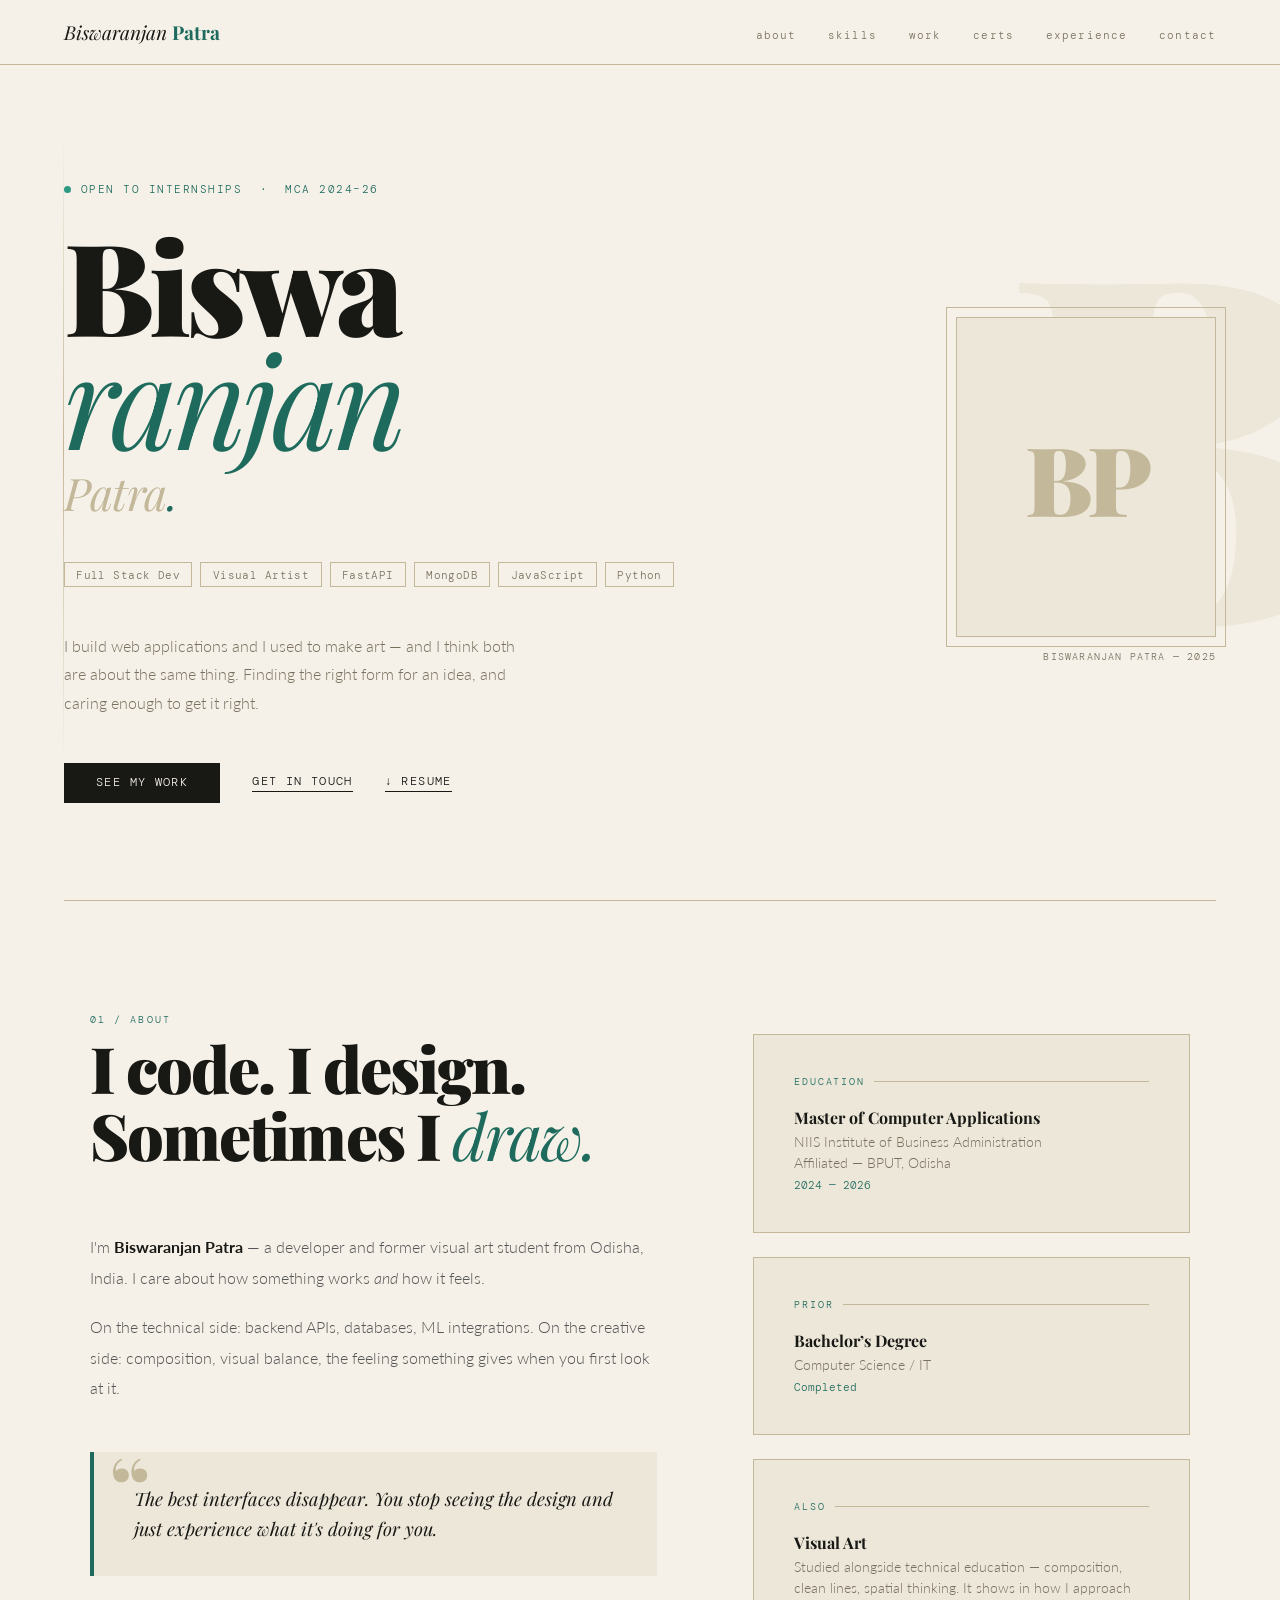
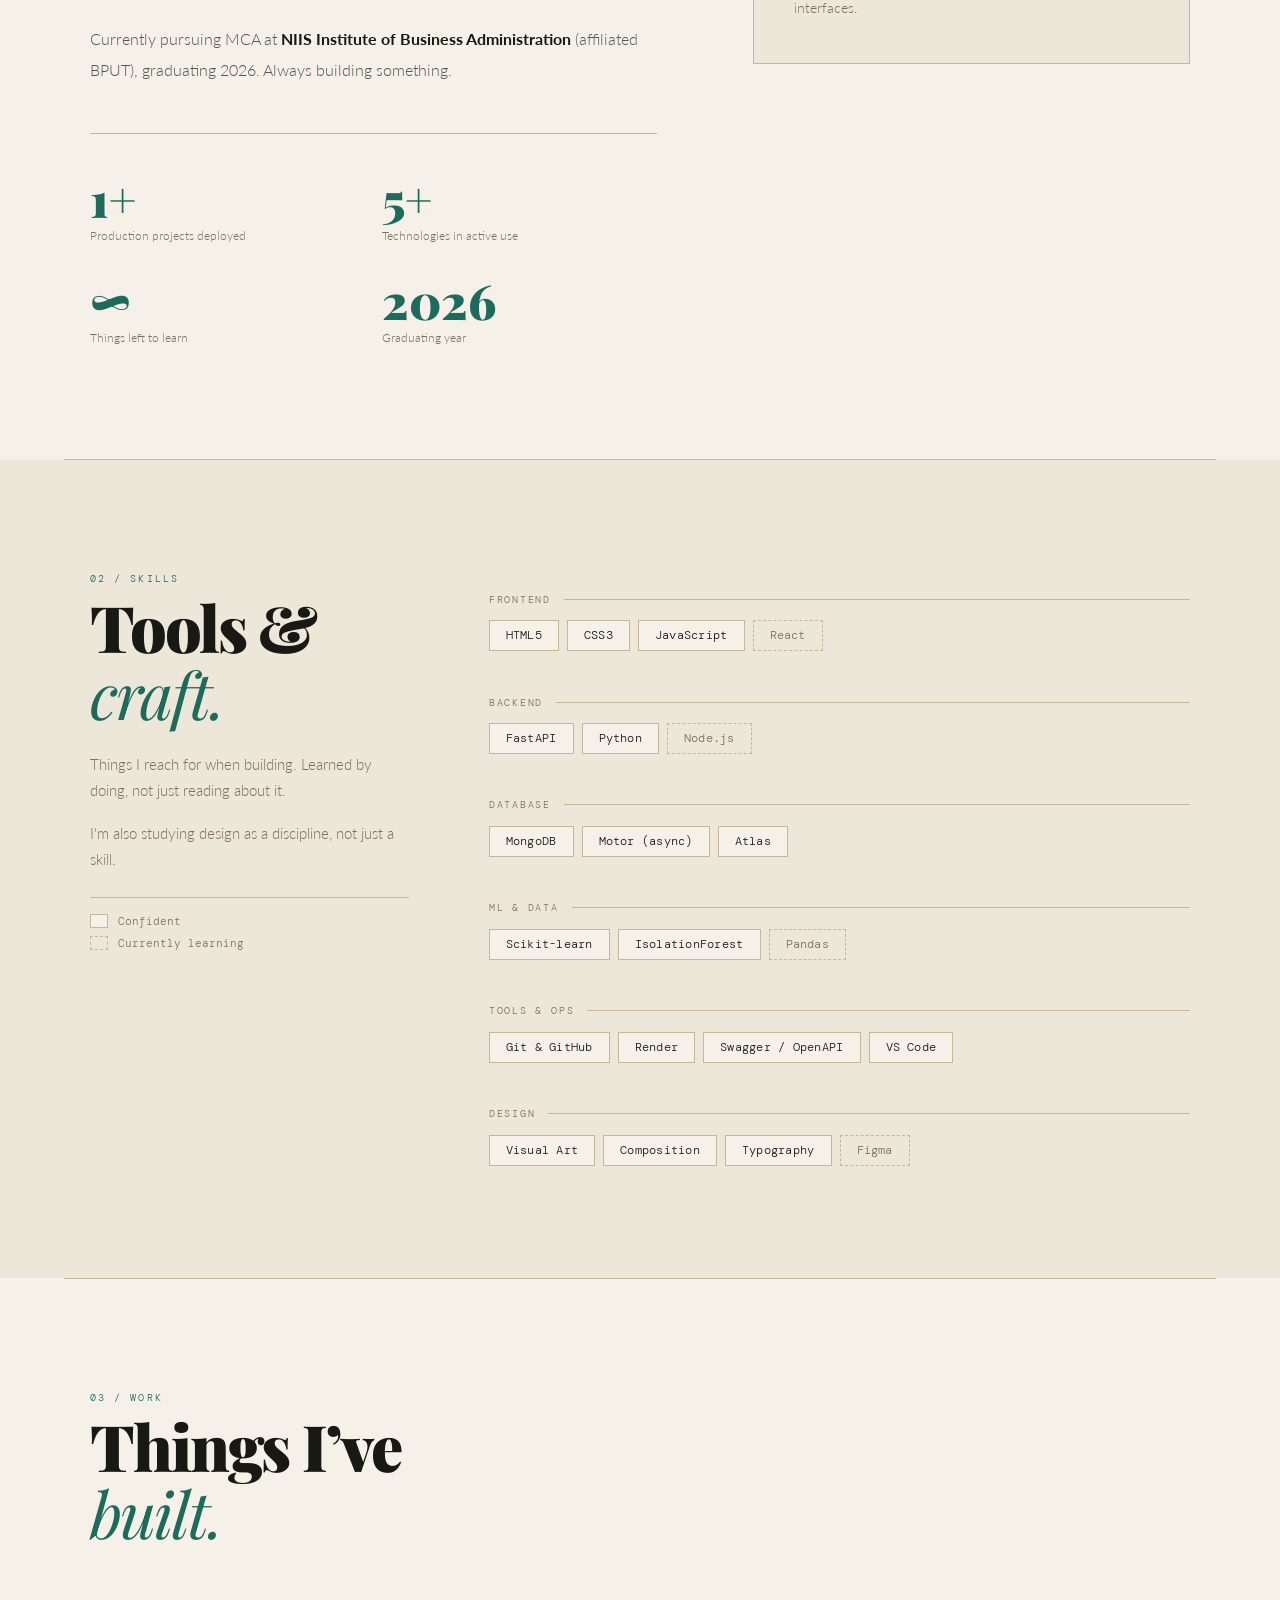
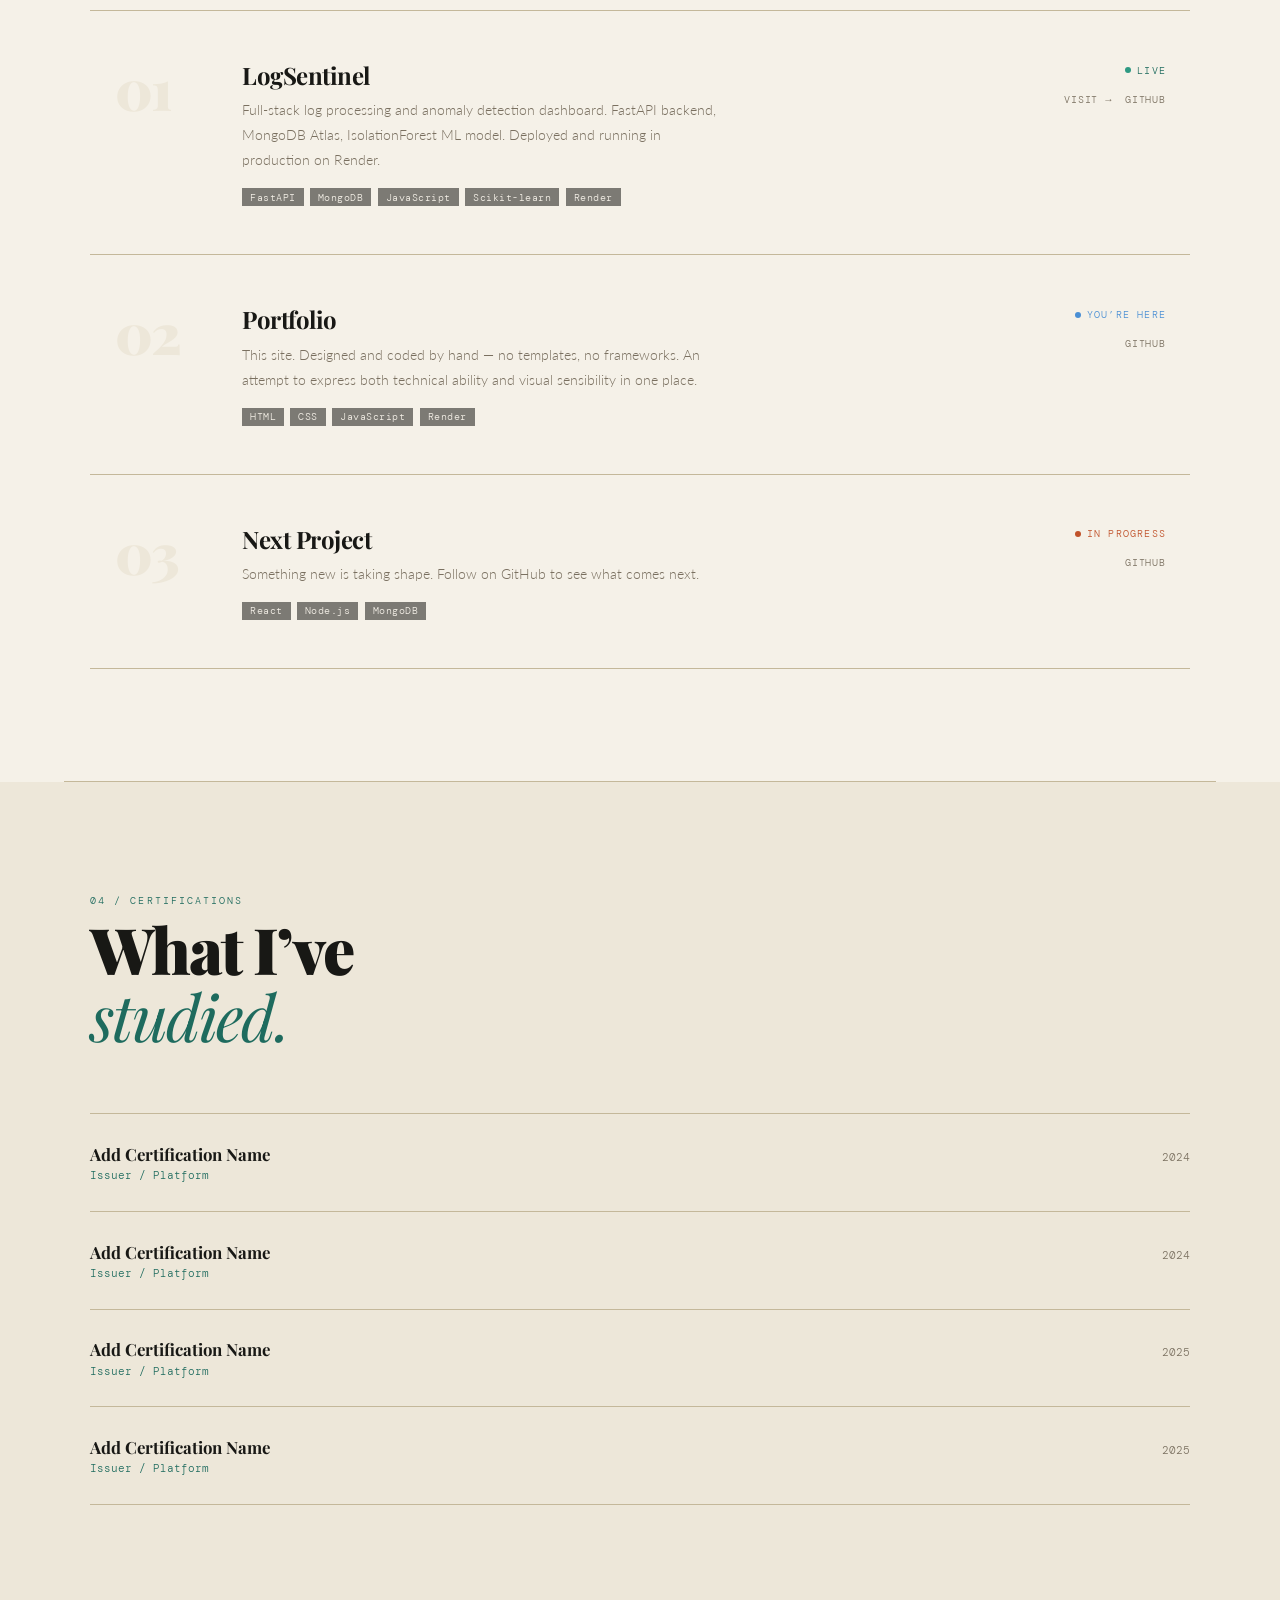
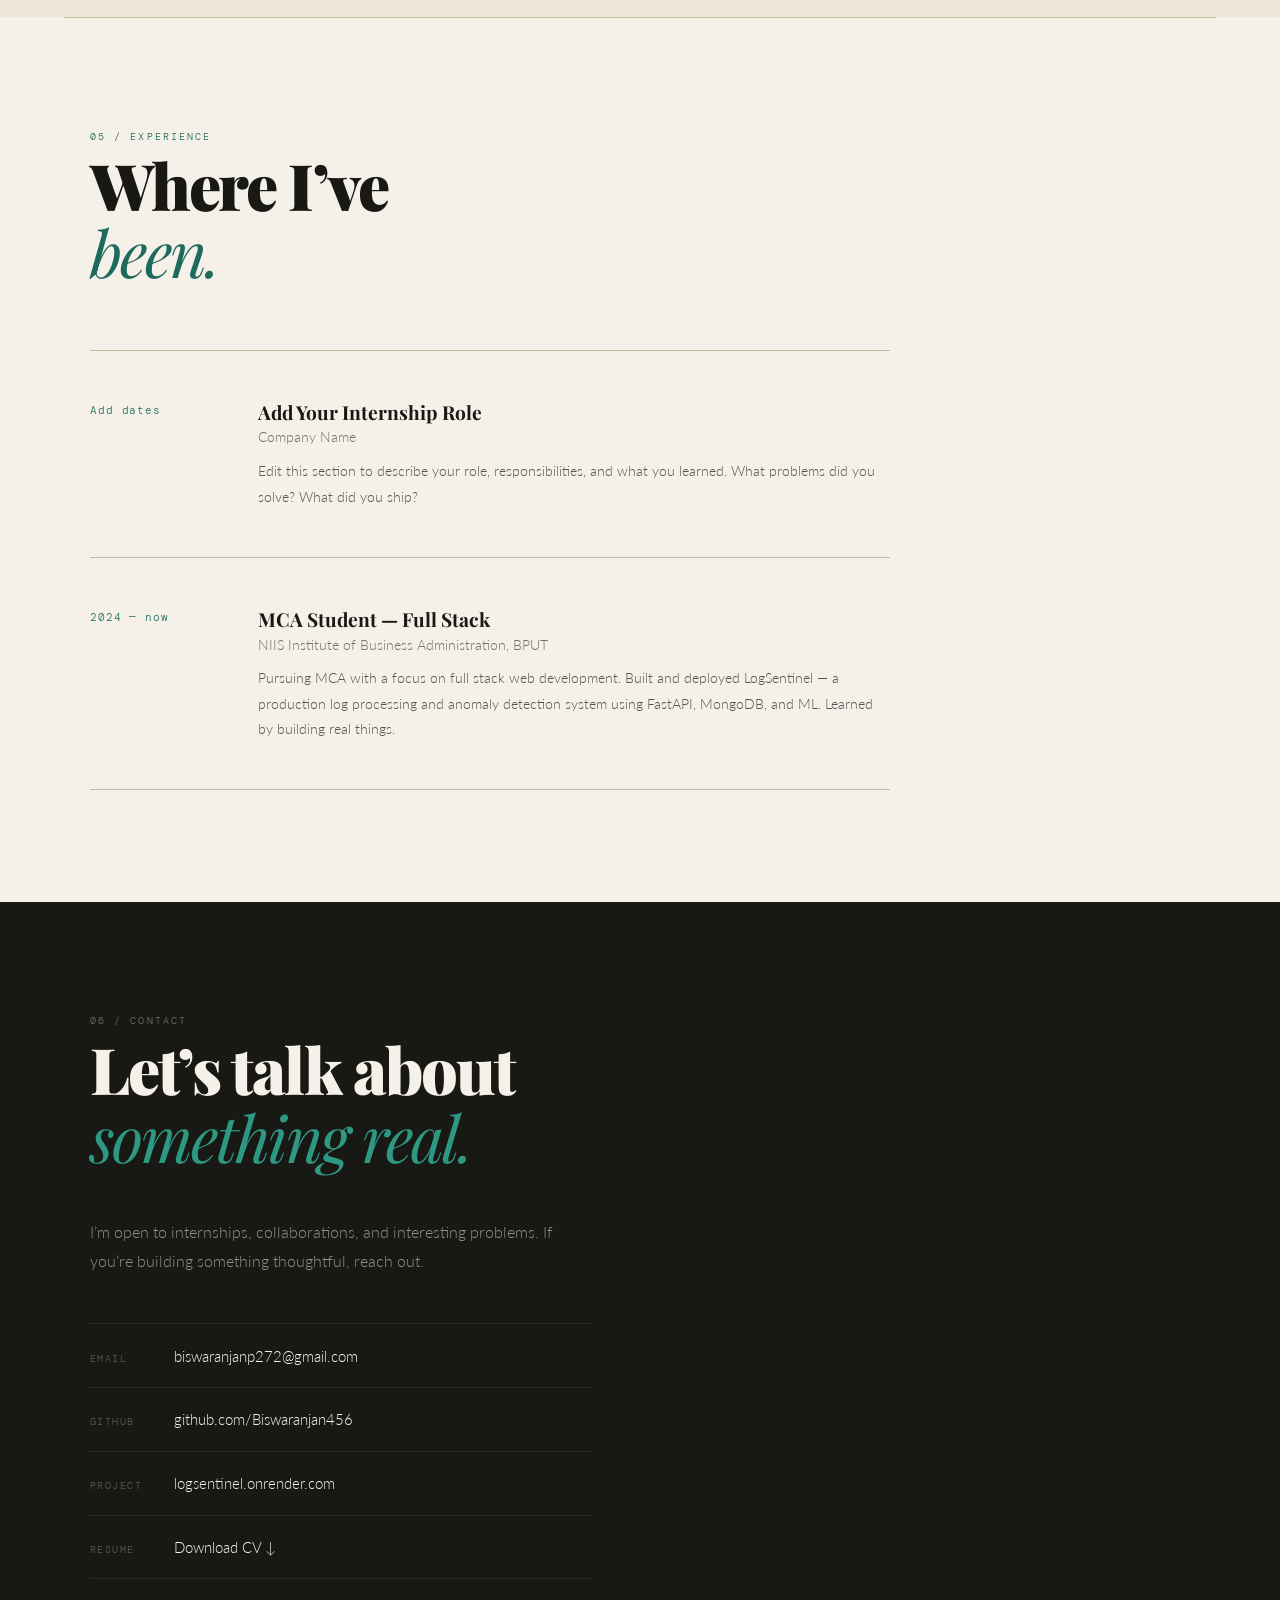
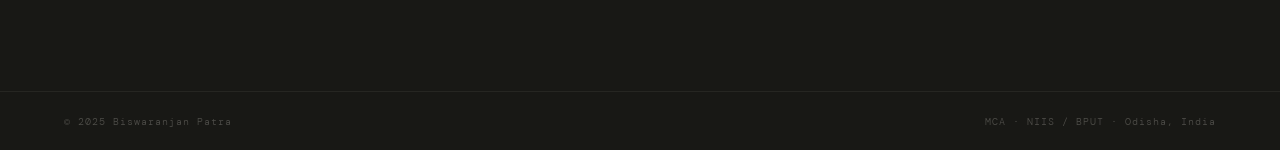
==== portfolio.html @ bfc1b9ef "first commit" ====
<!DOCTYPE html>
<html lang="en">
<head>
  <meta charset="UTF-8">
  <meta name="viewport" content="width=device-width, initial-scale=1.0">
  <title>Biswaranjan Patra</title>
  <link rel="stylesheet" href="style.css">
</head>
<body>

<nav>
  <div class="nav-logo">Biswaranjan <b>Patra</b></div>
  <ul class="nav-links">
    <li><a href="#about">about</a></li>
    <li><a href="#skills">skills</a></li>
    <li><a href="#projects">work</a></li>
    <li><a href="#certifications">certs</a></li>
    <li><a href="#experience">experience</a></li>
    <li><a href="#contact">contact</a></li>
  </ul>
  <button class="hamburger" id="hamburger"><span></span><span></span><span></span></button>
</nav>
<div class="mobile-menu" id="mobileMenu">
  <a href="#about" onclick="closeMobile()">about</a>
  <a href="#skills" onclick="closeMobile()">skills</a>
  <a href="#projects" onclick="closeMobile()">work</a>
  <a href="#certifications" onclick="closeMobile()">certifications</a>
  <a href="#experience" onclick="closeMobile()">experience</a>
  <a href="#contact" onclick="closeMobile()">contact</a>
</div>

<!-- ══ HERO ══════════════════════════════════════════ -->
<section id="hero">
  <div class="hero-letter">B</div>
  <div class="hero-rule"></div>
  <div class="hero-inner">
    <div class="hero-content">
      <div class="hero-status">
        <span class="pulse"></span>
        Open to internships &nbsp;&middot;&nbsp; MCA 2024&ndash;26
      </div>
      <h1 class="hero-name">
        Biswa<span class="italic-line">ranjan</span>
      </h1>
      <p class="hero-sub">Patra<span style="color:var(--teal)">.</span></p>
      <div class="hero-chips">
        <span class="chip">Full Stack Dev</span>
        <span class="chip">Visual Artist</span>
        <span class="chip">FastAPI</span>
        <span class="chip">MongoDB</span>
        <span class="chip">JavaScript</span>
        <span class="chip">Python</span>
      </div>
      <p class="hero-desc">
        I build web applications and I used to make art &mdash; and I think
        both are about the same thing. Finding the right form for an idea,
        and caring enough to get it right.
      </p>
      <div class="hero-actions">
        <a href="#projects" class="btn-fill">See my work</a>
        <a href="#contact" class="btn-ghost">Get in touch</a>
        <a href="Biswaranjan_Patra_Resume.pdf" download class="btn-ghost">&#8595; Resume</a>
      </div>
    </div>

    <!-- ✏️ PHOTO: .photo-mono div ko hata ke daalo:
         <img src="images/photo.jpg" alt="Biswaranjan Patra"
         style="width:100%;height:100%;object-fit:cover;display:block;"> -->
    <div class="hero-photo-col">
      <div class="photo-wrap">
        <div class="photo-inner">
          <div class="photo-mono">BP</div>
        </div>
      </div>
      <div class="photo-tag">Biswaranjan Patra &mdash; 2025</div>
    </div>
  </div>
</section>

<hr class="divider">

<!-- ══ ABOUT ══════════════════════════════════════════ -->
<section id="about">
  <div class="inner">
    <div class="label reveal">01 / about</div>
    <div class="about-grid">
      <div class="about-left reveal">
        <h2 class="big-heading">I code. I design.<br>Sometimes I <em>draw.</em></h2>
        <p>I'm <strong>Biswaranjan Patra</strong> &mdash; a developer and former visual art student from Odisha, India. I care about how something works <em>and</em> how it feels.</p>
        <p>On the technical side: backend APIs, databases, ML integrations. On the creative side: composition, visual balance, the feeling something gives when you first look at it.</p>
        <div class="pull-quote">
          <p>The best interfaces disappear. You stop seeing the design and just experience what it's doing for you.</p>
        </div>
        <p>Currently pursuing MCA at <strong>NIIS Institute of Business Administration</strong> (affiliated BPUT), graduating 2026. Always building something.</p>
        <div class="about-facts">
          <div class="fact"><div class="fact-n">1+</div><div class="fact-l">Production projects deployed</div></div>
          <div class="fact"><div class="fact-n">5+</div><div class="fact-l">Technologies in active use</div></div>
          <div class="fact"><div class="fact-n">&#8734;</div><div class="fact-l">Things left to learn</div></div>
          <div class="fact"><div class="fact-n">2026</div><div class="fact-l">Graduating year</div></div>
        </div>
      </div>
      <div class="about-right reveal">
        <div class="about-card">
          <div class="about-card-label">Education</div>
          <div class="edu-deg">Master of Computer Applications</div>
          <div class="edu-school">NIIS Institute of Business Administration<br>Affiliated &mdash; BPUT, Odisha</div>
          <div class="edu-year">2024 &mdash; 2026</div>
        </div>
        <div class="about-card">
          <div class="about-card-label">Prior</div>
          <div class="edu-deg">Bachelor&rsquo;s Degree</div>
          <div class="edu-school">Computer Science / IT</div>
          <div class="edu-year">Completed</div>
        </div>
        <div class="about-card">
          <div class="about-card-label">Also</div>
          <div class="edu-deg">Visual Art</div>
          <div class="edu-school">Studied alongside technical education &mdash; composition, clean lines, spatial thinking. It shows in how I approach interfaces.</div>
        </div>
      </div>
    </div>
  </div>
</section>

<hr class="divider">

<!-- ══ SKILLS ════════════════════════════════════════ -->
<section id="skills">
  <div class="inner">
    <div class="label reveal">02 / skills</div>
    <div class="skills-layout">
      <div class="skills-sidebar reveal">
        <h2 class="big-heading" style="margin-bottom:1.5rem">Tools &amp;<br><em>craft.</em></h2>
        <p>Things I reach for when building. Learned by doing, not just reading about it.</p>
        <p>I'm also studying design as a discipline, not just a skill.</p>
        <div class="skills-legend">
          <div class="legend-item"><div class="legend-box"></div> Confident</div>
          <div class="legend-item"><div class="legend-box dash"></div> Currently learning</div>
        </div>
      </div>
      <div class="skills-body reveal">
        <div class="sk-group">
          <div class="sk-group-name">Frontend</div>
          <div class="sk-pills">
            <span class="sk-pill">HTML5</span>
            <span class="sk-pill">CSS3</span>
            <span class="sk-pill">JavaScript</span>
            <span class="sk-pill learn">React</span>
          </div>
        </div>
        <div class="sk-group">
          <div class="sk-group-name">Backend</div>
          <div class="sk-pills">
            <span class="sk-pill">FastAPI</span>
            <span class="sk-pill">Python</span>
            <span class="sk-pill learn">Node.js</span>
          </div>
        </div>
        <div class="sk-group">
          <div class="sk-group-name">Database</div>
          <div class="sk-pills">
            <span class="sk-pill">MongoDB</span>
            <span class="sk-pill">Motor (async)</span>
            <span class="sk-pill">Atlas</span>
          </div>
        </div>
        <div class="sk-group">
          <div class="sk-group-name">ML &amp; Data</div>
          <div class="sk-pills">
            <span class="sk-pill">Scikit-learn</span>
            <span class="sk-pill">IsolationForest</span>
            <span class="sk-pill learn">Pandas</span>
          </div>
        </div>
        <div class="sk-group">
          <div class="sk-group-name">Tools &amp; Ops</div>
          <div class="sk-pills">
            <span class="sk-pill">Git &amp; GitHub</span>
            <span class="sk-pill">Render</span>
            <span class="sk-pill">Swagger / OpenAPI</span>
            <span class="sk-pill">VS Code</span>
          </div>
        </div>
        <div class="sk-group">
          <div class="sk-group-name">Design</div>
          <div class="sk-pills">
            <span class="sk-pill">Visual Art</span>
            <span class="sk-pill">Composition</span>
            <span class="sk-pill">Typography</span>
            <span class="sk-pill learn">Figma</span>
          </div>
        </div>
      </div>
    </div>
  </div>
</section>

<hr class="divider">

<!-- ══ PROJECTS ═══════════════════════════════════════ -->
<section id="projects">
  <div class="inner">
    <div class="label reveal">03 / work</div>
    <h2 class="big-heading reveal">Things I&rsquo;ve<br><em>built.</em></h2>
    <div class="proj-list">

      <div class="proj-item reveal">
        <div class="proj-n">01</div>
        <div class="proj-body">
          <div class="proj-name">LogSentinel</div>
          <div class="proj-desc">Full-stack log processing and anomaly detection dashboard. FastAPI backend, MongoDB Atlas, IsolationForest ML model. Deployed and running in production on Render.</div>
          <div class="proj-stack">
            <span class="proj-tag">FastAPI</span>
            <span class="proj-tag">MongoDB</span>
            <span class="proj-tag">JavaScript</span>
            <span class="proj-tag">Scikit-learn</span>
            <span class="proj-tag">Render</span>
          </div>
        </div>
        <div class="proj-aside">
          <div class="proj-status"><span class="dot-live"></span><span class="live-c">Live</span></div>
          <div class="proj-links">
            <a href="https://logsentinel.onrender.com" target="_blank" class="plink">Visit &rarr;</a>
            <a href="https://github.com/Biswaranjan456/logSentinel" target="_blank" class="plink">GitHub</a>
          </div>
        </div>
      </div>

      <div class="proj-item reveal">
        <div class="proj-n">02</div>
        <div class="proj-body">
          <div class="proj-name">Portfolio</div>
          <div class="proj-desc">This site. Designed and coded by hand &mdash; no templates, no frameworks. An attempt to express both technical ability and visual sensibility in one place.</div>
          <div class="proj-stack">
            <span class="proj-tag">HTML</span>
            <span class="proj-tag">CSS</span>
            <span class="proj-tag">JavaScript</span>
            <span class="proj-tag">Render</span>
          </div>
        </div>
        <div class="proj-aside">
          <div class="proj-status"><span class="dot-here"></span><span class="here-c">You&rsquo;re here</span></div>
          <div class="proj-links">
            <a href="https://github.com/Biswaranjan456" target="_blank" class="plink">GitHub</a>
          </div>
        </div>
      </div>

      <div class="proj-item reveal">
        <div class="proj-n">03</div>
        <div class="proj-body">
          <div class="proj-name">Next Project</div>
          <div class="proj-desc">Something new is taking shape. Follow on GitHub to see what comes next.</div>
          <div class="proj-stack">
            <span class="proj-tag">React</span>
            <span class="proj-tag">Node.js</span>
            <span class="proj-tag">MongoDB</span>
          </div>
        </div>
        <div class="proj-aside">
          <div class="proj-status"><span class="dot-wip"></span><span class="wip-c">In progress</span></div>
          <div class="proj-links">
            <a href="https://github.com/Biswaranjan456" target="_blank" class="plink">GitHub</a>
          </div>
        </div>
      </div>

    </div>
  </div>
</section>

<hr class="divider">

<!-- ══ CERTIFICATIONS ═════════════════════════════════ -->
<section id="certifications">
  <div class="inner">
    <div class="label reveal">04 / certifications</div>
    <h2 class="big-heading reveal">What I&rsquo;ve<br><em>studied.</em></h2>
    <div class="cert-list reveal">
      <div class="cert-row">
        <div><div class="cert-name">Add Certification Name</div><div class="cert-by">Issuer / Platform</div></div>
        <div class="cert-yr">2024</div>
      </div>
      <div class="cert-row">
        <div><div class="cert-name">Add Certification Name</div><div class="cert-by">Issuer / Platform</div></div>
        <div class="cert-yr">2024</div>
      </div>
      <div class="cert-row">
        <div><div class="cert-name">Add Certification Name</div><div class="cert-by">Issuer / Platform</div></div>
        <div class="cert-yr">2025</div>
      </div>
      <div class="cert-row">
        <div><div class="cert-name">Add Certification Name</div><div class="cert-by">Issuer / Platform</div></div>
        <div class="cert-yr">2025</div>
      </div>
    </div>
  </div>
</section>

<hr class="divider">

<!-- ══ EXPERIENCE ════════════════════════════════════ -->
<section id="experience">
  <div class="inner">
    <div class="label reveal">05 / experience</div>
    <h2 class="big-heading reveal">Where I&rsquo;ve<br><em>been.</em></h2>
    <div class="exp-list">
      <div class="exp-row reveal">
        <div class="exp-year">Add dates</div>
        <div class="exp-body">
          <div class="exp-role">Add Your Internship Role</div>
          <div class="exp-co">Company Name</div>
          <div class="exp-desc">Edit this section to describe your role, responsibilities, and what you learned. What problems did you solve? What did you ship?</div>
        </div>
      </div>
      <div class="exp-row reveal">
        <div class="exp-year">2024 &mdash; now</div>
        <div class="exp-body">
          <div class="exp-role">MCA Student &mdash; Full Stack</div>
          <div class="exp-co">NIIS Institute of Business Administration, BPUT</div>
          <div class="exp-desc">Pursuing MCA with a focus on full stack web development. Built and deployed LogSentinel &mdash; a production log processing and anomaly detection system using FastAPI, MongoDB, and ML. Learned by building real things.</div>
        </div>
      </div>
    </div>
  </div>
</section>

<!-- ══ CONTACT ════════════════════════════════════════ -->
<section id="contact">
  <div class="inner">
    <div class="label reveal">06 / contact</div>
    <div class="contact-grid">
      <div class="contact-left reveal">
        <h2 class="big-heading">Let&rsquo;s talk about<br><em>something real.</em></h2>
        <p>I&rsquo;m open to internships, collaborations, and interesting problems. If you&rsquo;re building something thoughtful, reach out.</p>
        <div class="contact-list">
          <a href="mailto:biswaranjanp272@gmail.com" class="clink">
            <span class="cl-type">email</span>
            <span class="cl-text">biswaranjanp272@gmail.com</span>
          </a>
          <a href="https://github.com/Biswaranjan456" target="_blank" class="clink">
            <span class="cl-type">github</span>
            <span class="cl-text">github.com/Biswaranjan456</span>
          </a>
          <a href="https://logsentinel.onrender.com" target="_blank" class="clink">
            <span class="cl-type">project</span>
            <span class="cl-text">logsentinel.onrender.com</span>
          </a>
          <a href="Biswaranjan_Patra_Resume.pdf" download class="clink">
            <span class="cl-type">resume</span>
            <span class="cl-text">Download CV &darr;</span>
          </a>
        </div>
      </div>
      <div class="contact-right reveal">
        <div class="c-quote">&ldquo;Good work is made by people who care about the details that nobody notices &mdash; until they&rsquo;re wrong.&rdquo;</div>
        <div class="c-available"><span class="pulse"></span> Available for internships</div>
      </div>
    </div>
  </div>
</section>

<footer>
  <span>&copy; 2025 Biswaranjan Patra</span>
  <span>MCA &middot; NIIS / BPUT &middot; Odisha, India</span>
</footer>

<script src="main.js"></script>
</body>
</html>
---- style.css ----
/* =====================================================
   style.css — Biswaranjan Patra
   ===================================================== */

@import url('https://fonts.googleapis.com/css2?family=Playfair+Display:ital,wght@0,400;0,700;0,900;1,400;1,700&family=DM+Mono:ital,wght@0,300;0,400;1,300&family=Lato:wght@300;400;700&display=swap');

:root {
  --ink:    #181815;
  --paper:  #f5f1e8;
  --warm:   #ede7d9;
  --teal:   #1e6b5e;
  --teal2:  #2d9982;
  --rust:   #c0522a;
  --dust:   #c4b89a;
  --muted:  #7a7060;
  --serif:  'Playfair Display', Georgia, serif;
  --mono:   'DM Mono', monospace;
  --sans:   'Lato', sans-serif;
}

* { margin:0; padding:0; box-sizing:border-box; }
html { scroll-behavior: smooth; }

body {
  background: var(--paper);
  color: var(--ink);
  font-family: var(--sans);
  overflow-x: hidden;
}

/* ── NAV ─────────────────────────────────────────── */
nav {
  position: fixed; top:0; left:0; right:0; z-index:100;
  display: flex; justify-content: space-between; align-items: center;
  padding: 1.2rem 5%;
  background: rgba(245,241,232,0.93);
  backdrop-filter: blur(12px);
  border-bottom: 1px solid var(--dust);
}
.nav-logo {
  font-family: var(--serif);
  font-style: italic;
  font-size: 1.2rem;
  color: var(--ink);
}
.nav-logo b { font-style:normal; font-weight:700; color: var(--teal); }
.nav-links { display:flex; gap:2rem; list-style:none; }
.nav-links a {
  font-family: var(--mono);
  font-size: 0.7rem; font-weight:300;
  color: var(--muted);
  text-decoration: none;
  letter-spacing: 0.1em;
  transition: color 0.2s;
}
.nav-links a:hover { color: var(--teal); }
.hamburger {
  display:none; flex-direction:column; gap:5px;
  cursor:pointer; background:none; border:none;
}
.hamburger span { display:block; width:22px; height:1.5px; background:var(--ink); transition:.3s; }
.mobile-menu {
  display:none; position:fixed;
  top:62px; left:0; right:0;
  background:rgba(245,241,232,0.98);
  border-bottom:1px solid var(--dust);
  padding:2rem 5%; flex-direction:column; gap:1.4rem; z-index:99;
}
.mobile-menu.open { display:flex; }
.mobile-menu a {
  font-family:var(--mono); font-size:0.9rem;
  color:var(--muted); text-decoration:none; transition:color 0.2s;
}
.mobile-menu a:hover { color:var(--teal); }

/* ── HERO ────────────────────────────────────────── */
#hero {
  min-height: 100vh;
  padding: 0 5%;
  display: flex; align-items: center;
  position: relative; overflow: hidden;
}

/* big decorative letter behind everything */
.hero-letter {
  position: absolute;
  right: -3vw; top: 50%;
  transform: translateY(-55%);
  font-family: var(--serif);
  font-weight: 900;
  font-size: clamp(22rem, 38vw, 36rem);
  line-height: 1;
  color: var(--warm);
  pointer-events: none; user-select:none;
  letter-spacing: -0.06em;
}

/* thin vertical rule left side */
.hero-rule {
  position: absolute;
  left: calc(5% - 1px); top: 15%; bottom: 15%;
  width: 1px;
  background: linear-gradient(to bottom, transparent, var(--dust), transparent);
}

.hero-inner {
  position: relative; z-index:2;
  max-width: 1200px; width:100%; margin:0 auto;
  display: grid;
  grid-template-columns: 1fr 300px;
  gap: 6rem;
  align-items: center;
  padding-top: 5rem;
}

.hero-content {}

.hero-status {
  display: inline-flex; align-items:center; gap:0.6rem;
  font-family: var(--mono);
  font-size: 0.68rem; font-weight:300;
  color: var(--teal);
  letter-spacing: 0.14em; text-transform:uppercase;
  margin-bottom: 2rem;
  opacity:0; animation: up 0.6s 0.1s ease forwards;
}
.pulse {
  width:7px; height:7px; border-radius:50%;
  background: var(--teal2);
  animation: blink 2s infinite;
}

.hero-name {
  font-family: var(--serif);
  font-weight: 900;
  font-size: clamp(4rem, 10vw, 9rem);
  line-height: 0.88;
  letter-spacing: -0.04em;
  margin-bottom: 0.6rem;
  opacity:0; animation: up 0.7s 0.2s ease forwards;
}
.hero-name .italic-line {
  font-style: italic;
  font-weight: 400;
  color: var(--teal);
  display: block;
}

.hero-sub {
  font-family: var(--serif);
  font-style: italic;
  font-weight: 400;
  font-size: clamp(1.6rem, 3.5vw, 3rem);
  color: var(--dust);
  margin-bottom: 2.5rem;
  letter-spacing: -0.01em;
  opacity:0; animation: up 0.7s 0.3s ease forwards;
}

/* teal underline brush stroke on a word */
.teal-mark {
  position: relative; display:inline;
}
.teal-mark::after {
  content:'';
  position:absolute; bottom:-3px; left:0; right:0;
  height:3px;
  background: var(--teal2);
  border-radius:2px;
  transform: skewX(-8deg);
}

.hero-desc {
  font-size: 0.97rem; font-weight:300;
  color: var(--muted);
  line-height: 1.85;
  max-width: 460px;
  margin-bottom: 2.8rem;
  opacity:0; animation: up 0.7s 0.4s ease forwards;
}

.hero-chips {
  display:flex; flex-wrap:wrap; gap:0.5rem;
  margin-bottom: 2.8rem;
  opacity:0; animation: up 0.7s 0.45s ease forwards;
}
.chip {
  font-family: var(--mono);
  font-size:0.68rem; font-weight:300;
  color: var(--muted);
  border: 1px solid var(--dust);
  padding: 0.28rem 0.7rem;
  letter-spacing: 0.04em;
  transition: all 0.2s;
  cursor:default;
}
.chip:hover { border-color:var(--teal); color:var(--teal); }

.hero-actions {
  display:flex; align-items:center; gap:2rem; flex-wrap:wrap;
  opacity:0; animation: up 0.7s 0.5s ease forwards;
}
.btn-fill {
  background: var(--ink);
  color: var(--paper);
  font-family: var(--mono);
  font-size:0.72rem; font-weight:300;
  letter-spacing:0.12em; text-transform:uppercase;
  padding:0.8rem 2rem;
  text-decoration:none;
  display:inline-block;
  transition: background 0.2s, transform 0.2s;
}
.btn-fill:hover { background:var(--teal); transform:translateY(-2px); }
.btn-ghost {
  font-family: var(--mono);
  font-size:0.72rem; font-weight:300;
  letter-spacing:0.12em; text-transform:uppercase;
  color: var(--ink);
  text-decoration:none;
  border-bottom: 1.5px solid var(--ink);
  padding-bottom:2px;
  transition: color 0.2s, border-color 0.2s;
}
.btn-ghost:hover { color:var(--teal); border-color:var(--teal); }

/* photo */
.hero-photo-col {
  opacity:0; animation: up 0.8s 0.6s ease forwards;
  display:flex; flex-direction:column; align-items:flex-end;
}
.photo-wrap {
  width:260px; height:320px;
  position:relative;
  background: var(--warm);
}
/* offset border — hand-framed look */
.photo-wrap::before {
  content:'';
  position:absolute;
  inset:-10px;
  border:1.5px solid var(--dust);
  z-index:0;
}
.photo-wrap::after {
  content:'';
  position:absolute;
  inset:0;
  border:1.5px solid var(--dust);
  z-index:2;
  pointer-events:none;
}
.photo-inner {
  position:relative; z-index:1;
  width:100%; height:100%;
  display:flex; align-items:center; justify-content:center;
  overflow:hidden;
}
/* ✏️ PHOTO ADD KARNE KE LIYE:
   .photo-inner ke andar .photo-mono div hata ke daalo:
   <img src="images/photo.jpg" alt="Biswaranjan Patra"
   style="width:100%;height:100%;object-fit:cover;display:block;"> */
.photo-mono {
  font-family:var(--serif); font-weight:900;
  font-size:6rem; color:var(--dust);
  letter-spacing:-0.06em; user-select:none;
}
.photo-tag {
  font-family:var(--mono); font-size:0.62rem; font-weight:300;
  color:var(--muted); letter-spacing:0.12em; text-transform:uppercase;
  margin-top:0.8rem; text-align:right;
}

/* ── SECTIONS base ───────────────────────────────── */
hr.divider { border:none; border-top:1px solid var(--dust); margin:0 5%; }
section { padding:7rem 5%; }
.inner { max-width:1100px; margin:0 auto; }

.label {
  font-family:var(--mono); font-size:0.65rem; font-weight:300;
  color:var(--teal); letter-spacing:0.2em; text-transform:uppercase;
  margin-bottom:0.5rem;
}
.big-heading {
  font-family:var(--serif); font-weight:900;
  font-size:clamp(2.4rem,5vw,4rem);
  letter-spacing:-0.03em; line-height:1.05;
  margin-bottom:4rem;
}
.big-heading em { font-style:italic; font-weight:400; color:var(--teal); }

/* ── ABOUT ───────────────────────────────────────── */
#about { background:var(--paper); }
.about-grid {
  display:grid;
  grid-template-columns:1.3fr 1fr;
  gap:6rem; align-items:start;
}
.about-left {}
.about-left p {
  font-size:1rem; font-weight:300;
  line-height:1.9; color:#555;
  margin-bottom:1.2rem;
}
.about-left p strong { font-weight:700; color:var(--ink); }

.pull-quote {
  margin: 3rem 0;
  padding: 2rem 2rem 2rem 2.5rem;
  border-left: 4px solid var(--teal);
  background: var(--warm);
  position:relative;
}
.pull-quote::before {
  content:'\201C';
  position:absolute; top:-0.5rem; left:1rem;
  font-family:var(--serif); font-size:5rem; font-weight:900;
  color:var(--dust); line-height:1;
}
.pull-quote p {
  font-family:var(--serif); font-style:italic;
  font-size:1.15rem !important;
  line-height:1.65 !important;
  color:var(--ink) !important;
  margin-bottom:0 !important;
}

.about-facts {
  display:grid; grid-template-columns:1fr 1fr;
  gap:2rem 1rem; margin-top:3rem;
  padding-top:2.5rem;
  border-top:1px solid var(--dust);
}
.fact {}
.fact-n {
  font-family:var(--serif); font-weight:900;
  font-size:3rem; color:var(--teal); line-height:1;
  margin-bottom:0.3rem;
}
.fact-l {
  font-size:0.78rem; font-weight:300;
  color:var(--muted); line-height:1.4;
}

.about-right {}
.about-card {
  background:var(--warm);
  border:1px solid var(--dust);
  padding:2.5rem;
  margin-bottom:1.5rem;
}
.about-card-label {
  font-family:var(--mono); font-size:0.62rem; font-weight:300;
  color:var(--teal); letter-spacing:0.18em; text-transform:uppercase;
  margin-bottom:1.2rem;
  display:flex; align-items:center; gap:0.6rem;
}
.about-card-label::after { content:''; flex:1; height:1px; background:var(--dust); }
.edu-deg { font-family:var(--serif); font-weight:700; font-size:1rem; margin-bottom:0.25rem; }
.edu-school { font-size:0.85rem; font-weight:300; color:var(--muted); line-height:1.5; margin-bottom:0.3rem; }
.edu-year { font-family:var(--mono); font-size:0.68rem; font-weight:300; color:var(--teal); }

/* ── SKILLS ──────────────────────────────────────── */
#skills { background:var(--warm); }
.skills-layout {
  display:grid; grid-template-columns:1fr 2.2fr;
  gap:5rem; align-items:start;
}
.skills-sidebar {
  position:sticky; top:7rem;
}
.skills-sidebar p {
  font-size:0.92rem; font-weight:300;
  color:var(--muted); line-height:1.8;
  margin-bottom:1rem;
}
.skills-legend {
  font-family:var(--mono); font-size:0.68rem; font-weight:300;
  color:var(--muted);
  border-top:1px solid var(--dust);
  padding-top:1rem; margin-top:1.5rem;
  display:flex; flex-direction:column; gap:0.5rem;
}
.legend-item { display:flex; align-items:center; gap:0.6rem; }
.legend-box {
  width:18px; height:14px;
  border:1px solid var(--dust);
  background:var(--paper);
  flex-shrink:0;
}
.legend-box.dash { border-style:dashed; background:transparent; }

.skills-body { display:flex; flex-direction:column; gap:2.8rem; }
.sk-group {}
.sk-group-name {
  font-family:var(--mono); font-size:0.62rem; font-weight:300;
  letter-spacing:0.18em; text-transform:uppercase;
  color:var(--muted);
  margin-bottom:0.9rem;
  display:flex; align-items:center; gap:0.8rem;
}
.sk-group-name::after { content:''; flex:1; height:1px; background:var(--dust); }
.sk-pills { display:flex; flex-wrap:wrap; gap:0.5rem; }
.sk-pill {
  font-family:var(--mono); font-size:0.78rem; font-weight:300;
  color:var(--ink);
  padding:0.4rem 1rem;
  background:var(--paper);
  border:1px solid var(--dust);
  letter-spacing:0.02em;
  transition:all 0.2s; cursor:default;
}
.sk-pill:hover { background:var(--teal); color:var(--paper); border-color:var(--teal); }
.sk-pill.learn {
  background:transparent; color:var(--muted);
  border-style:dashed;
}
.sk-pill.learn:hover { background:var(--teal); color:var(--paper); border-style:solid; border-color:var(--teal); }

/* ── PROJECTS ────────────────────────────────────── */
#projects { background:var(--paper); }
.proj-list { display:flex; flex-direction:column; }

.proj-item {
  display:grid;
  grid-template-columns:5rem 1fr 180px;
  gap:3rem;
  align-items:start;
  padding:3rem 1.5rem;
  border-bottom:1px solid var(--dust);
  position:relative;
  transition:all 0.25s ease;
}
.proj-item:first-child { border-top:1px solid var(--dust); }

/* left accent bar — art touch */
.proj-item::after {
  content:'';
  position:absolute;
  left:0; top:20%; bottom:20%;
  width:2.5px;
  background: var(--teal);
  opacity:0;
  transition:opacity 0.3s ease, top 0.3s ease, bottom 0.3s ease;
  border-radius:2px;
  pointer-events:none;
}
.proj-item:hover::after { opacity:1; top:10%; bottom:10%; }

/* subtle background lift */
.proj-item:hover {
  background: var(--warm);
  padding-left:2.5rem;
}

.proj-n {
  font-family:var(--serif); font-weight:900;
  font-size:3.5rem; line-height:1;
  color:var(--warm);
  letter-spacing:-0.04em;
  transition:color 0.25s; user-select:none;
  border:1px solid transparent;
  transition: all 0.25s;
}
.proj-item:hover .proj-n {
  color: transparent;
  -webkit-text-stroke: 1.5px var(--dust);
}

.proj-body {}
.proj-name {
  font-family:var(--serif); font-weight:700;
  font-size:1.5rem; margin-bottom:0.4rem;
  letter-spacing:-0.02em;
  transition:color 0.25s;
}
.proj-item:hover .proj-name { color:var(--teal); }

.proj-desc {
  font-size:0.87rem; font-weight:300;
  color:var(--muted); line-height:1.8;
  max-width:480px; margin-bottom:1rem;
}

/* tech tags — monospace, small */
.proj-stack { display:flex; flex-wrap:wrap; gap:0.4rem; margin-top:0.8rem; }
.proj-tag {
  font-family:var(--mono); font-size:0.63rem;
  font-weight:300; color:var(--paper);
  background: var(--ink);
  padding:0.15rem 0.5rem;
  letter-spacing:0.05em;
  opacity:0.55;
}

.proj-aside { text-align:right; padding-top:0.3rem; }
.proj-status {
  font-family:var(--mono); font-size:0.62rem; font-weight:300;
  letter-spacing:0.12em; text-transform:uppercase;
  display:flex; align-items:center; gap:0.4rem;
  justify-content:flex-end;
  margin-bottom:1rem;
}

/* dot colors — all distinct */
.dot-live  { width:6px;height:6px;border-radius:50%;background:var(--teal2);animation:blink 2s infinite; }
.dot-here  { width:6px;height:6px;border-radius:50%;background:#4a8fd4; }
.dot-wip   { width:6px;height:6px;border-radius:50%;background:var(--rust); }

.live-c  { color:var(--teal); }
.here-c  { color:#4a8fd4; }
.wip-c   { color:var(--rust); }

.proj-links { display:flex; gap:0.8rem; justify-content:flex-end; }
.plink {
  font-family:var(--mono); font-size:0.65rem; font-weight:300;
  color:var(--muted); text-decoration:none;
  letter-spacing:0.08em; text-transform:uppercase;
  border-bottom:1px solid transparent; padding-bottom:1px;
  transition:all 0.2s;
}
.plink:hover { color:var(--teal); border-color:var(--teal); }

/* ── CERTIFICATIONS ──────────────────────────────── */
#certifications { background:var(--warm); }
.cert-list { display:flex; flex-direction:column; }
.cert-row {
  display:flex; justify-content:space-between; align-items:baseline;
  padding:1.8rem 0; border-bottom:1px solid var(--dust);
  gap:2rem; transition:background 0.15s;
}
.cert-row:first-child { border-top:1px solid var(--dust); }
.cert-row:hover { padding-left:0.5rem; }
.cert-name { font-family:var(--serif); font-weight:700; font-size:1.05rem; margin-bottom:0.2rem; }
.cert-by { font-family:var(--mono); font-size:0.7rem; font-weight:300; color:var(--teal); }
.cert-yr { font-family:var(--mono); font-size:0.68rem; font-weight:300; color:var(--muted); flex-shrink:0; }

/* ── EXPERIENCE ──────────────────────────────────── */
#experience { background:var(--paper); }
.exp-list { display:flex; flex-direction:column; gap:0; max-width:800px; }
.exp-row {
  display:grid;
  grid-template-columns:120px 1fr;
  gap:3rem;
  padding:3rem 0;
  border-bottom:1px solid var(--dust);
}
.exp-row:first-child { border-top:1px solid var(--dust); }
.exp-year {
  font-family:var(--mono); font-size:0.7rem; font-weight:300;
  color:var(--teal); letter-spacing:0.08em;
  padding-top:0.25rem;
}
.exp-body {}
.exp-role {
  font-family:var(--serif); font-weight:700;
  font-size:1.2rem; margin-bottom:0.3rem;
}
.exp-co { font-size:0.85rem; font-weight:300; color:var(--muted); margin-bottom:0.8rem; }
.exp-desc { font-size:0.88rem; font-weight:300; color:#555; line-height:1.8; }

/* ── CONTACT ─────────────────────────────────────── */
#contact { background:var(--ink); }
#contact .label { color:rgba(245,241,232,0.4); }
#contact .big-heading { color:var(--paper); margin-bottom:3rem; }
#contact .big-heading em { color:var(--teal2); }

.contact-grid {
  display:grid; grid-template-columns:1fr 1fr;
  gap:6rem; align-items:start;
}
.contact-left {}
.contact-left p {
  font-size:0.97rem; font-weight:300;
  line-height:1.85; color:rgba(245,241,232,0.55);
  margin-bottom:3rem;
}
.contact-list { display:flex; flex-direction:column; }
.clink {
  display:flex; align-items:baseline; gap:1.5rem;
  padding:1.4rem 0; border-bottom:1px solid rgba(245,241,232,0.08);
  text-decoration:none; color:var(--paper);
  transition:all 0.2s;
}
.clink:first-child { border-top:1px solid rgba(245,241,232,0.08); }
.clink:hover { color:var(--teal2); padding-left:0.4rem; }
.cl-type {
  font-family:var(--mono); font-size:0.6rem; font-weight:300;
  color:rgba(245,241,232,0.3); letter-spacing:0.15em; text-transform:uppercase;
  width:60px; flex-shrink:0;
}
.cl-text { font-size:0.92rem; font-weight:300; }

.contact-right {}
.c-quote {
  font-family:var(--serif); font-style:italic;
  font-size:clamp(1.5rem,3vw,2.4rem);
  line-height:1.45;
  color:rgba(245,241,232,0.2);
  letter-spacing:-0.01em;
  margin-bottom:3rem;
}
.c-available {
  font-family:var(--mono); font-size:0.7rem; font-weight:300;
  color:var(--teal2); letter-spacing:0.15em; text-transform:uppercase;
  display:flex; align-items:center; gap:0.6rem;
}

/* ── FOOTER ──────────────────────────────────────── */
footer {
  background:var(--ink);
  padding:1.4rem 5%;
  border-top:1px solid rgba(245,241,232,0.06);
  display:flex; justify-content:space-between; align-items:center;
  flex-wrap:wrap; gap:0.5rem;
}
footer span {
  font-family:var(--mono); font-size:0.62rem; font-weight:300;
  color:rgba(245,241,232,0.25); letter-spacing:0.1em;
}

/* ── ANIMATIONS ──────────────────────────────────── */
@keyframes up   { from{opacity:0;transform:translateY(18px)} to{opacity:1;transform:translateY(0)} }
@keyframes blink{ 0%,100%{opacity:1} 50%{opacity:0.2} }
.reveal { opacity:0; transform:translateY(22px); transition:opacity 0.8s ease, transform 0.8s ease; }
.reveal.visible { opacity:1; transform:translateY(0); }

/* ── RESPONSIVE ──────────────────────────────────── */
@media(max-width:960px){
  .nav-links{display:none} .hamburger{display:flex}
  .hero-inner{grid-template-columns:1fr;gap:3rem;padding-top:6rem}
  .hero-photo-col{align-items:center}
  .hero-letter{font-size:clamp(12rem,40vw,20rem);right:-1rem}
  .about-grid{grid-template-columns:1fr;gap:3rem}
  .skills-layout{grid-template-columns:1fr;gap:2rem}
  .skills-sidebar{position:static}
  .contact-grid{grid-template-columns:1fr;gap:3rem}
  .proj-item{grid-template-columns:4rem 1fr;gap:1.5rem}
  .proj-aside{grid-column:2;text-align:left}
  .proj-status,.proj-links{justify-content:flex-start}
  .exp-row{grid-template-columns:1fr;gap:0.5rem}
  .exp-year{padding-top:0}
}
@media(max-width:600px){
  section{padding:5rem 5%}
  #hero{padding:0 5%}
  .hero-letter{display:none}
  .hero-name{font-size:clamp(3rem,15vw,5rem)}
  .hero-actions{flex-direction:column;align-items:flex-start;gap:1.2rem}
  .about-facts{grid-template-columns:1fr 1fr}
  .cert-row{flex-direction:column;gap:0.3rem}
  .proj-item{grid-template-columns:1fr}
  .proj-n{font-size:2.5rem}
}
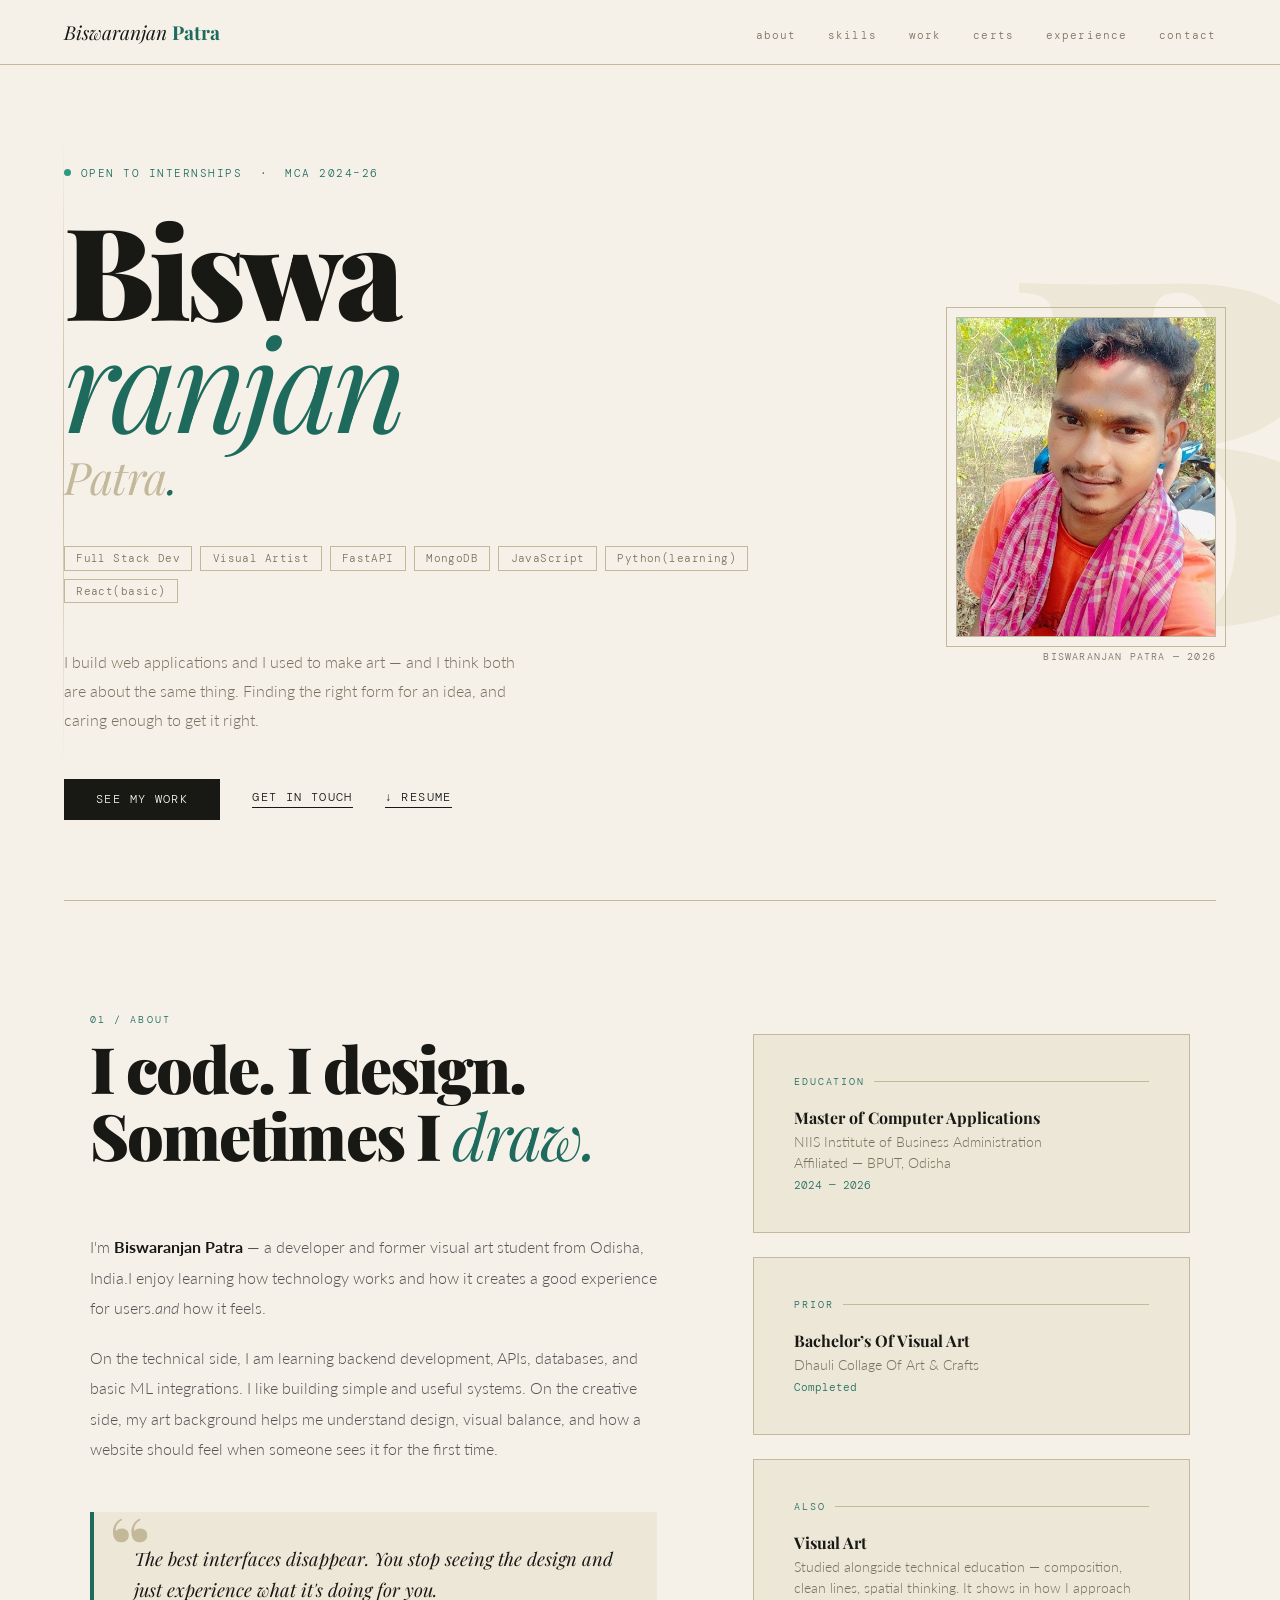
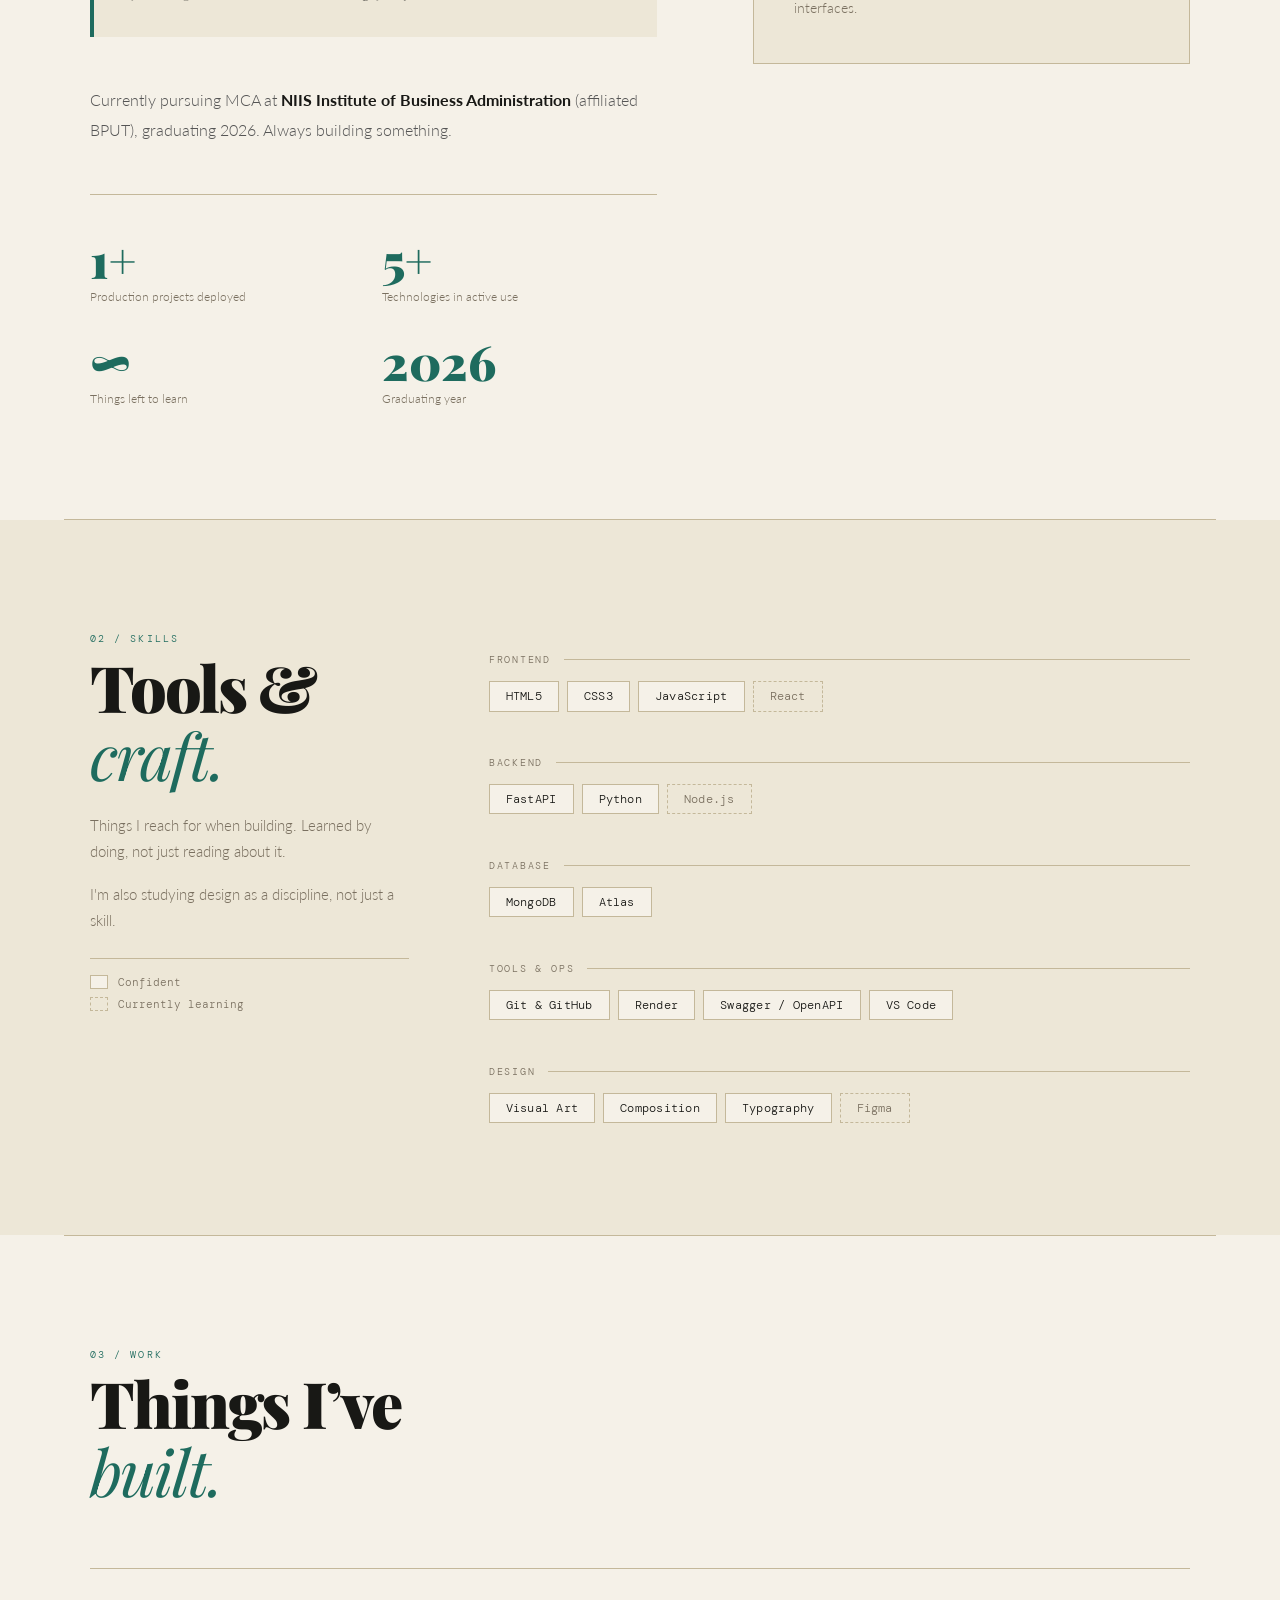
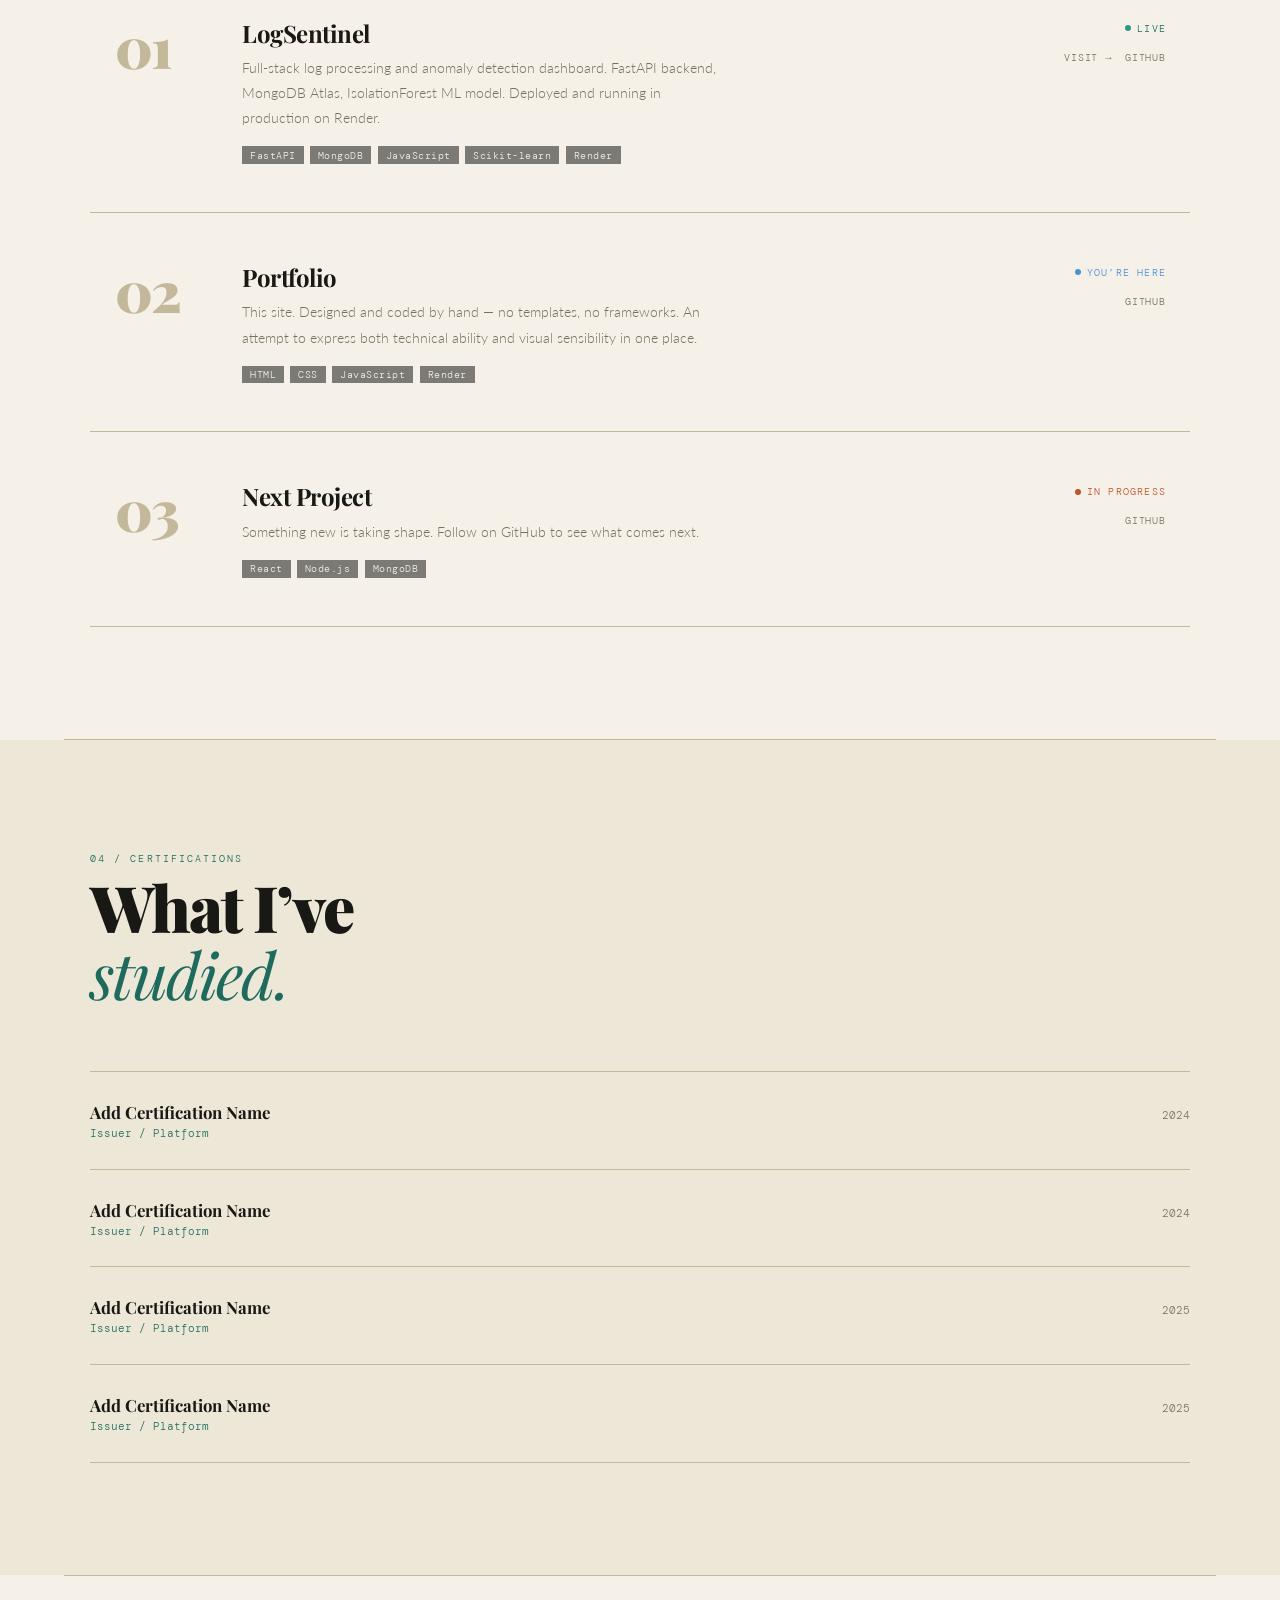
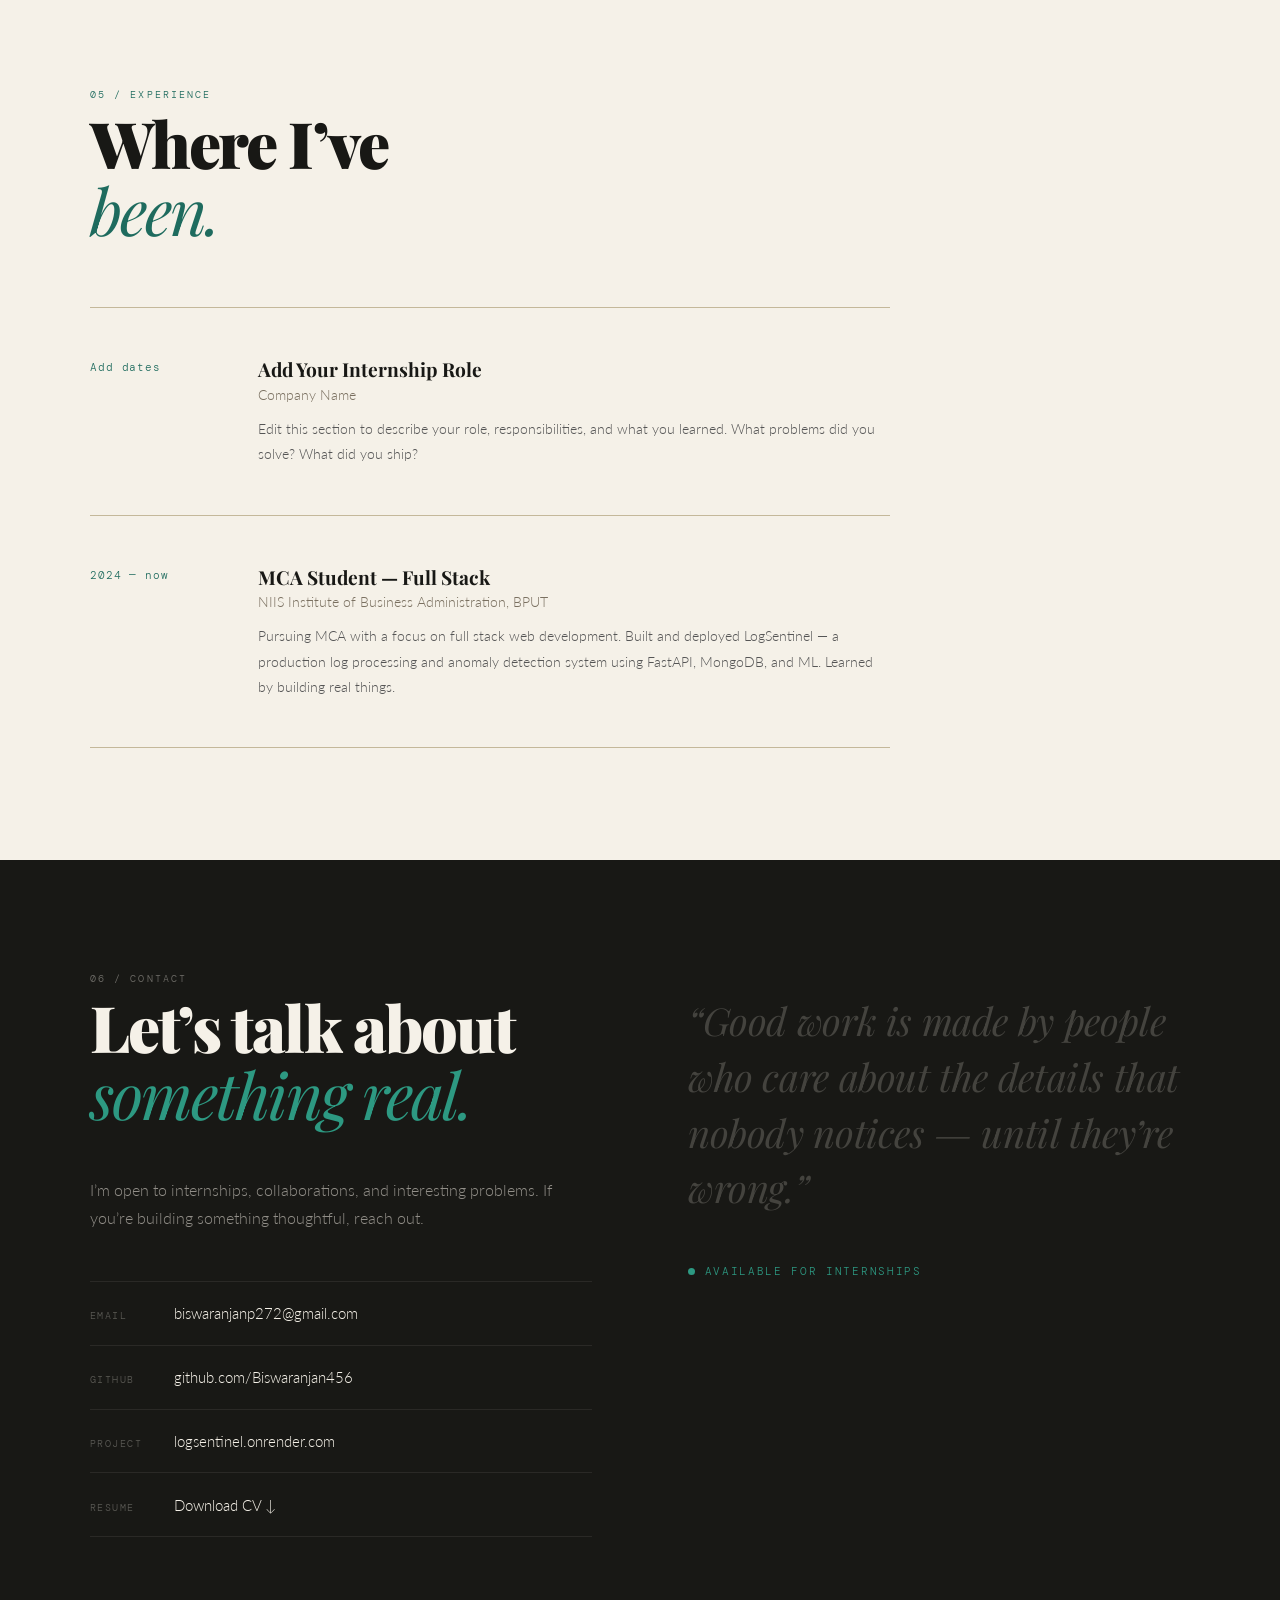
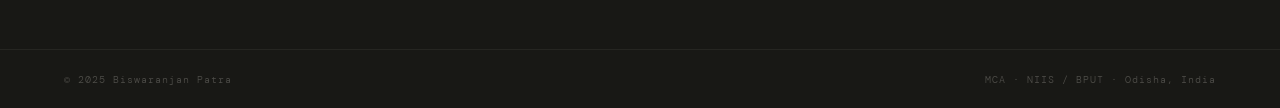
==== commit b54b1f11: "up to date details" ====
--- a/portfolio.html
+++ b/portfolio.html
@@ -49,7 +49,9 @@
         <span class="chip">FastAPI</span>
         <span class="chip">MongoDB</span>
         <span class="chip">JavaScript</span>
-        <span class="chip">Python</span>
+        <span class="chip">Python(learning)</span>
+        <span class="chip">React(basic)</span>
+
       </div>
       <p class="hero-desc">
         I build web applications and I used to make art &mdash; and I think
@@ -69,10 +71,11 @@
     <div class="hero-photo-col">
       <div class="photo-wrap">
         <div class="photo-inner">
-          <div class="photo-mono">BP</div>
-        </div>
-      </div>
-      <div class="photo-tag">Biswaranjan Patra &mdash; 2025</div>
+          <img src="biswa.jpg" alt="Biswaranjan Patra"
+         style="width:100%;height:100%;object-fit:cover;display:block;">
+        </div>
+      </div>
+      <div class="photo-tag">Biswaranjan Patra &mdash; 2026</div>
     </div>
   </div>
 </section>
@@ -82,12 +85,12 @@
 <!-- ══ ABOUT ══════════════════════════════════════════ -->
 <section id="about">
   <div class="inner">
-    <div class="label reveal">01 / about</div>
+    <div class="label reveal">01 / About</div>
     <div class="about-grid">
       <div class="about-left reveal">
         <h2 class="big-heading">I code. I design.<br>Sometimes I <em>draw.</em></h2>
-        <p>I'm <strong>Biswaranjan Patra</strong> &mdash; a developer and former visual art student from Odisha, India. I care about how something works <em>and</em> how it feels.</p>
-        <p>On the technical side: backend APIs, databases, ML integrations. On the creative side: composition, visual balance, the feeling something gives when you first look at it.</p>
+        <p>I'm <strong>Biswaranjan Patra</strong> &mdash; a developer and former visual art student from Odisha, India.I enjoy learning how technology works and how it creates a good experience for users.<em>and</em> how it feels.</p>
+        <p>On the technical side, I am learning backend development, APIs, databases, and basic ML integrations. I like building simple and useful systems. On the creative side, my art background helps me understand design, visual balance, and how a website should feel when someone sees it for the first time.</p>
         <div class="pull-quote">
           <p>The best interfaces disappear. You stop seeing the design and just experience what it's doing for you.</p>
         </div>
@@ -108,8 +111,8 @@
         </div>
         <div class="about-card">
           <div class="about-card-label">Prior</div>
-          <div class="edu-deg">Bachelor&rsquo;s Degree</div>
-          <div class="edu-school">Computer Science / IT</div>
+          <div class="edu-deg">Bachelor&rsquo;s Of Visual Art</div>
+          <div class="edu-school">Dhauli Collage Of Art & Crafts</div>
           <div class="edu-year">Completed</div>
         </div>
         <div class="about-card">
@@ -160,18 +163,18 @@
           <div class="sk-group-name">Database</div>
           <div class="sk-pills">
             <span class="sk-pill">MongoDB</span>
-            <span class="sk-pill">Motor (async)</span>
+            <!-- <span class="sk-pill">Motor (async)</span> -->
             <span class="sk-pill">Atlas</span>
           </div>
         </div>
-        <div class="sk-group">
+        <!-- <div class="sk-group">
           <div class="sk-group-name">ML &amp; Data</div>
           <div class="sk-pills">
             <span class="sk-pill">Scikit-learn</span>
             <span class="sk-pill">IsolationForest</span>
             <span class="sk-pill learn">Pandas</span>
           </div>
-        </div>
+        </div> -->
         <div class="sk-group">
           <div class="sk-group-name">Tools &amp; Ops</div>
           <div class="sk-pills">
--- a/style.css
+++ b/style.css
@@ -7,7 +7,7 @@
 :root {
   --ink:    #181815;
   --paper:  #f5f1e8;
-  --warm:   #ede7d9;
+  --warm:   #ede7d7;
   --teal:   #1e6b5e;
   --teal2:  #2d9982;
   --rust:   #c0522a;
@@ -456,7 +456,8 @@
 .proj-n {
   font-family:var(--serif); font-weight:900;
   font-size:3.5rem; line-height:1;
-  color:var(--warm);
+  /* color:var(--warm); */
+  color: #c4b89a;
   letter-spacing:-0.04em;
   transition:color 0.25s; user-select:none;
   border:1px solid transparent;
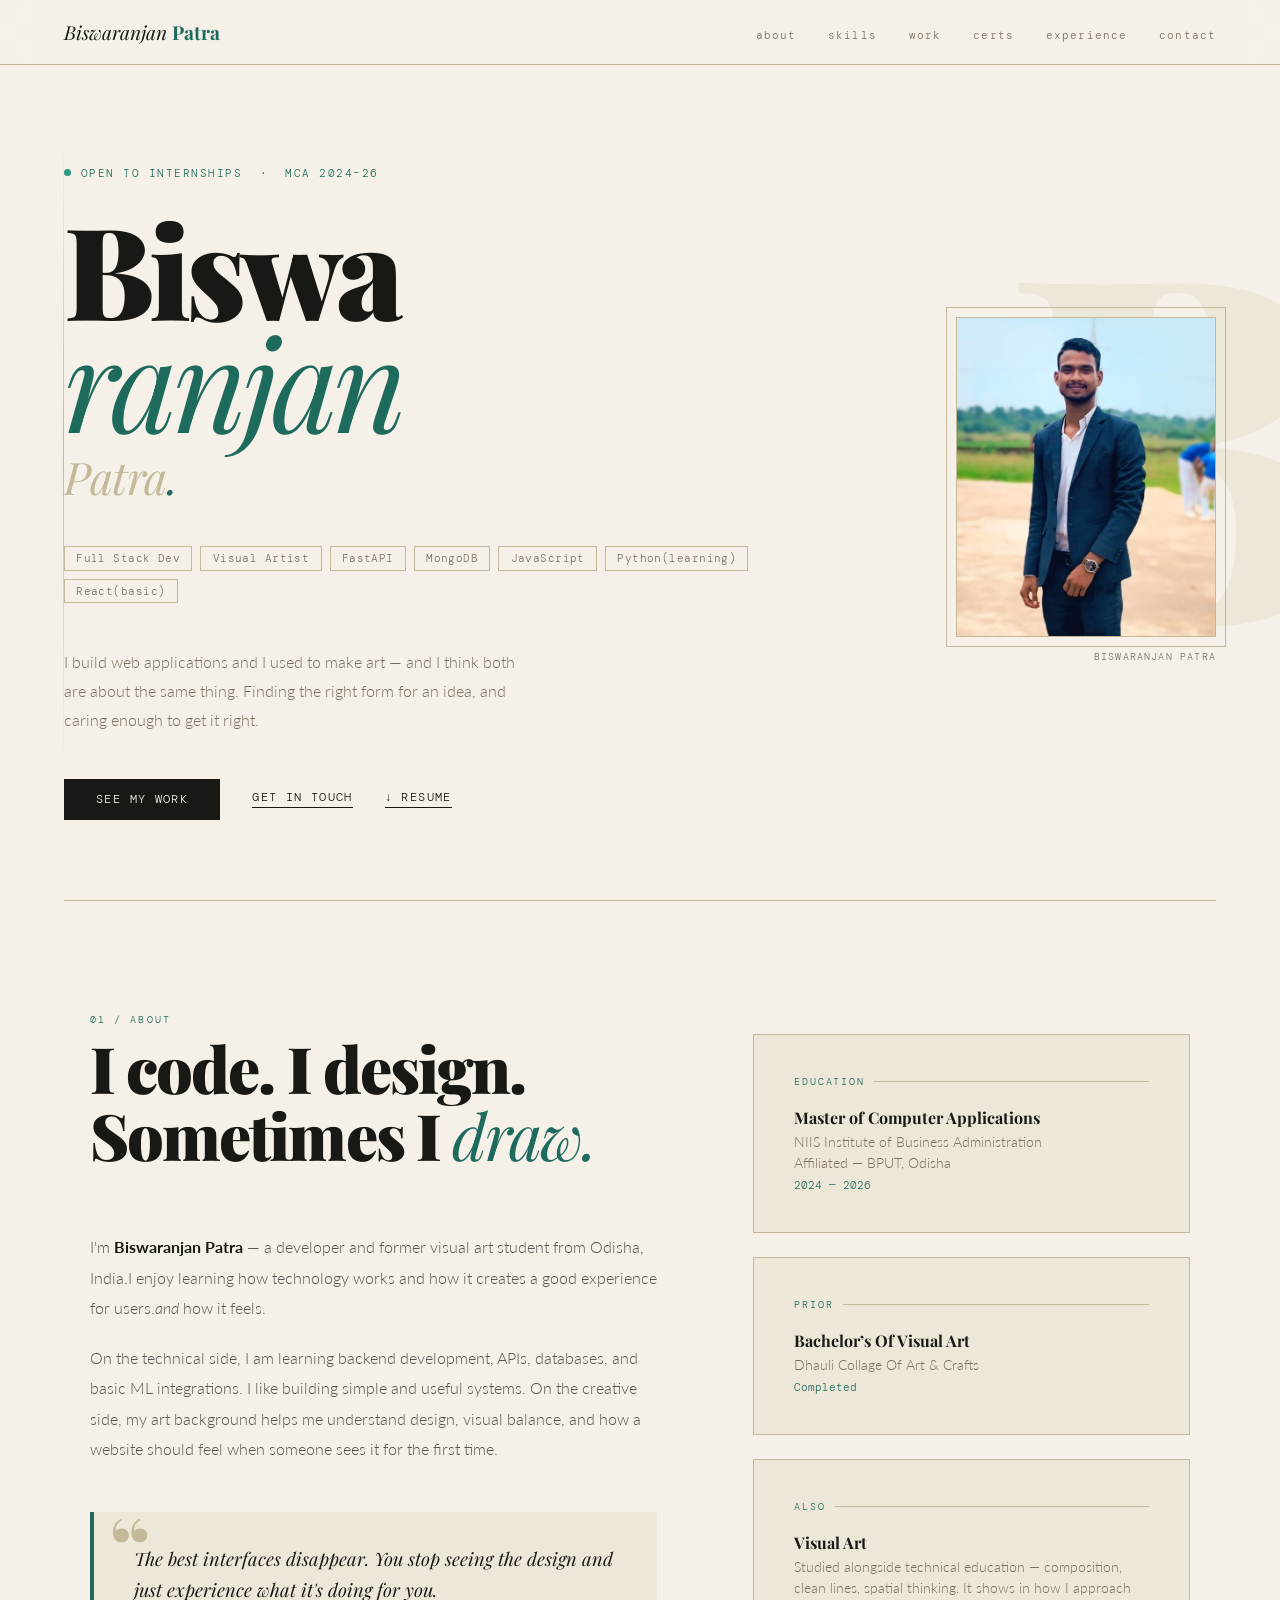
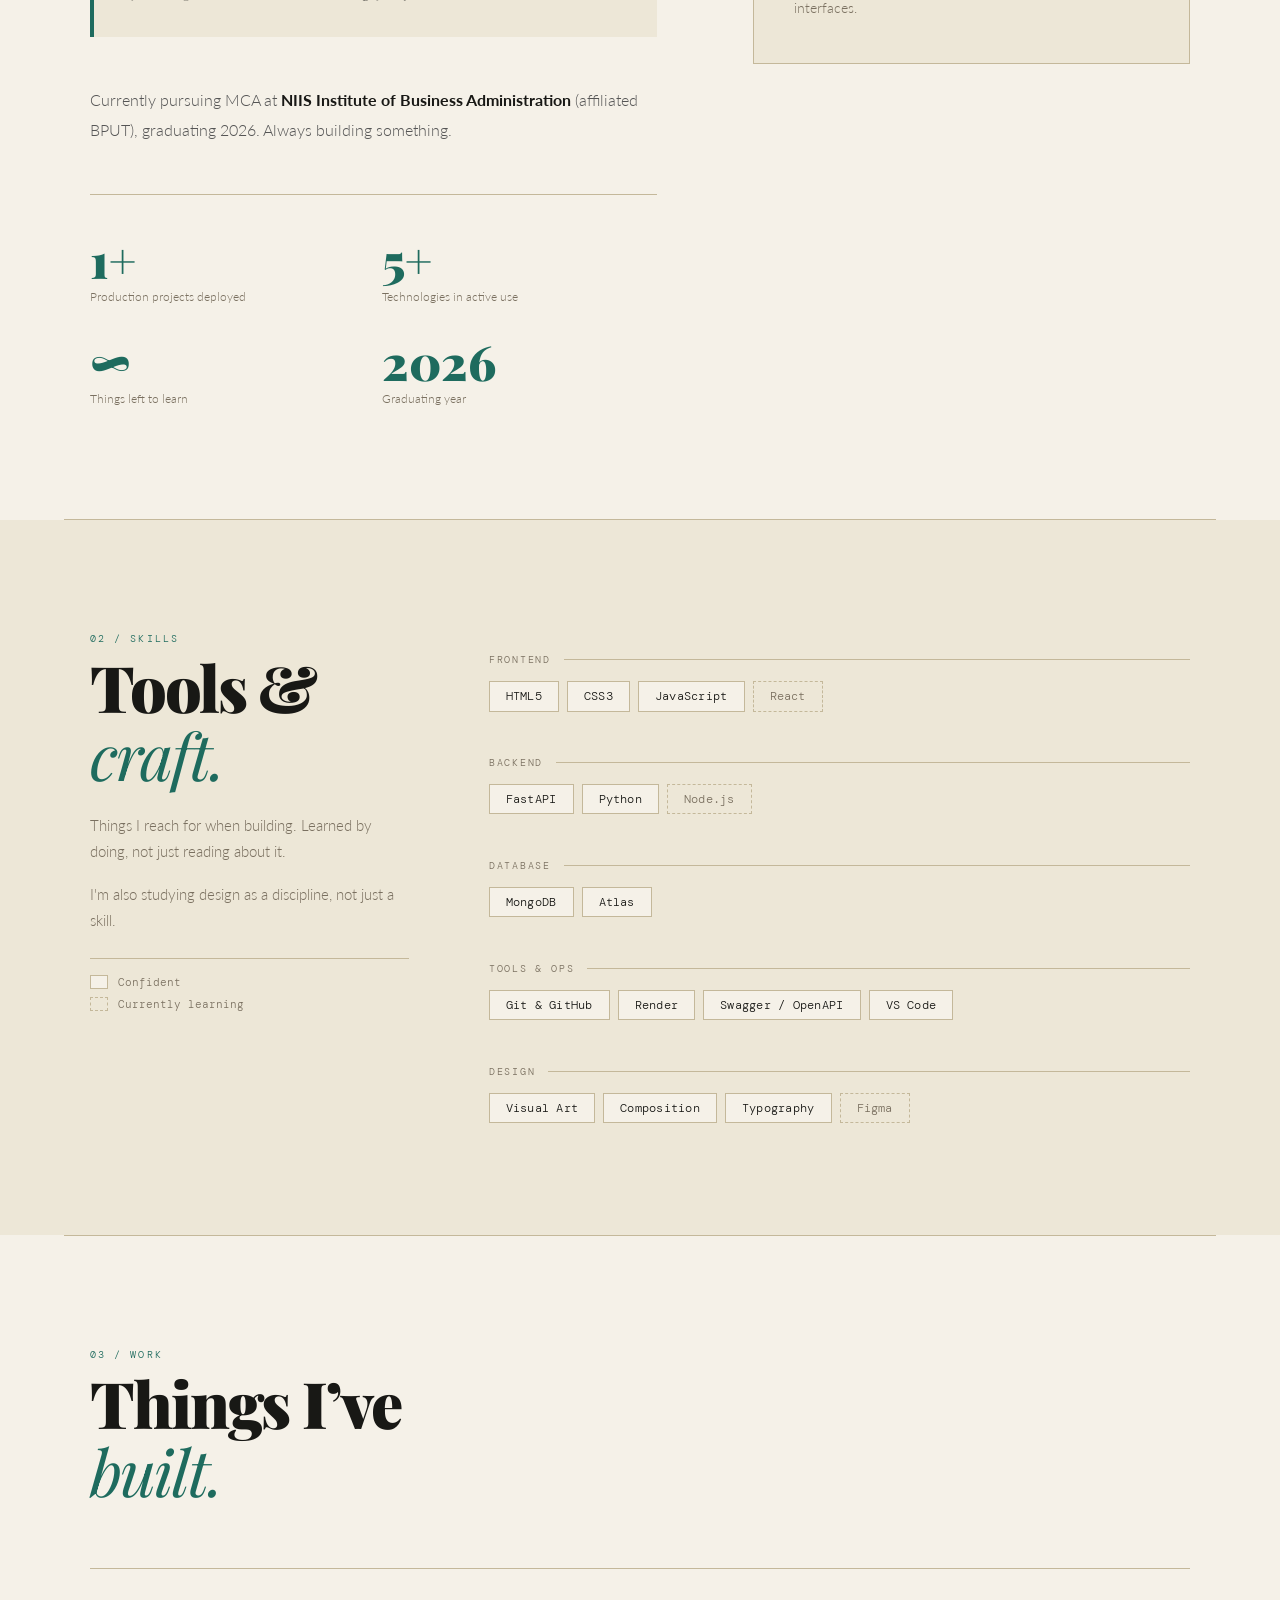
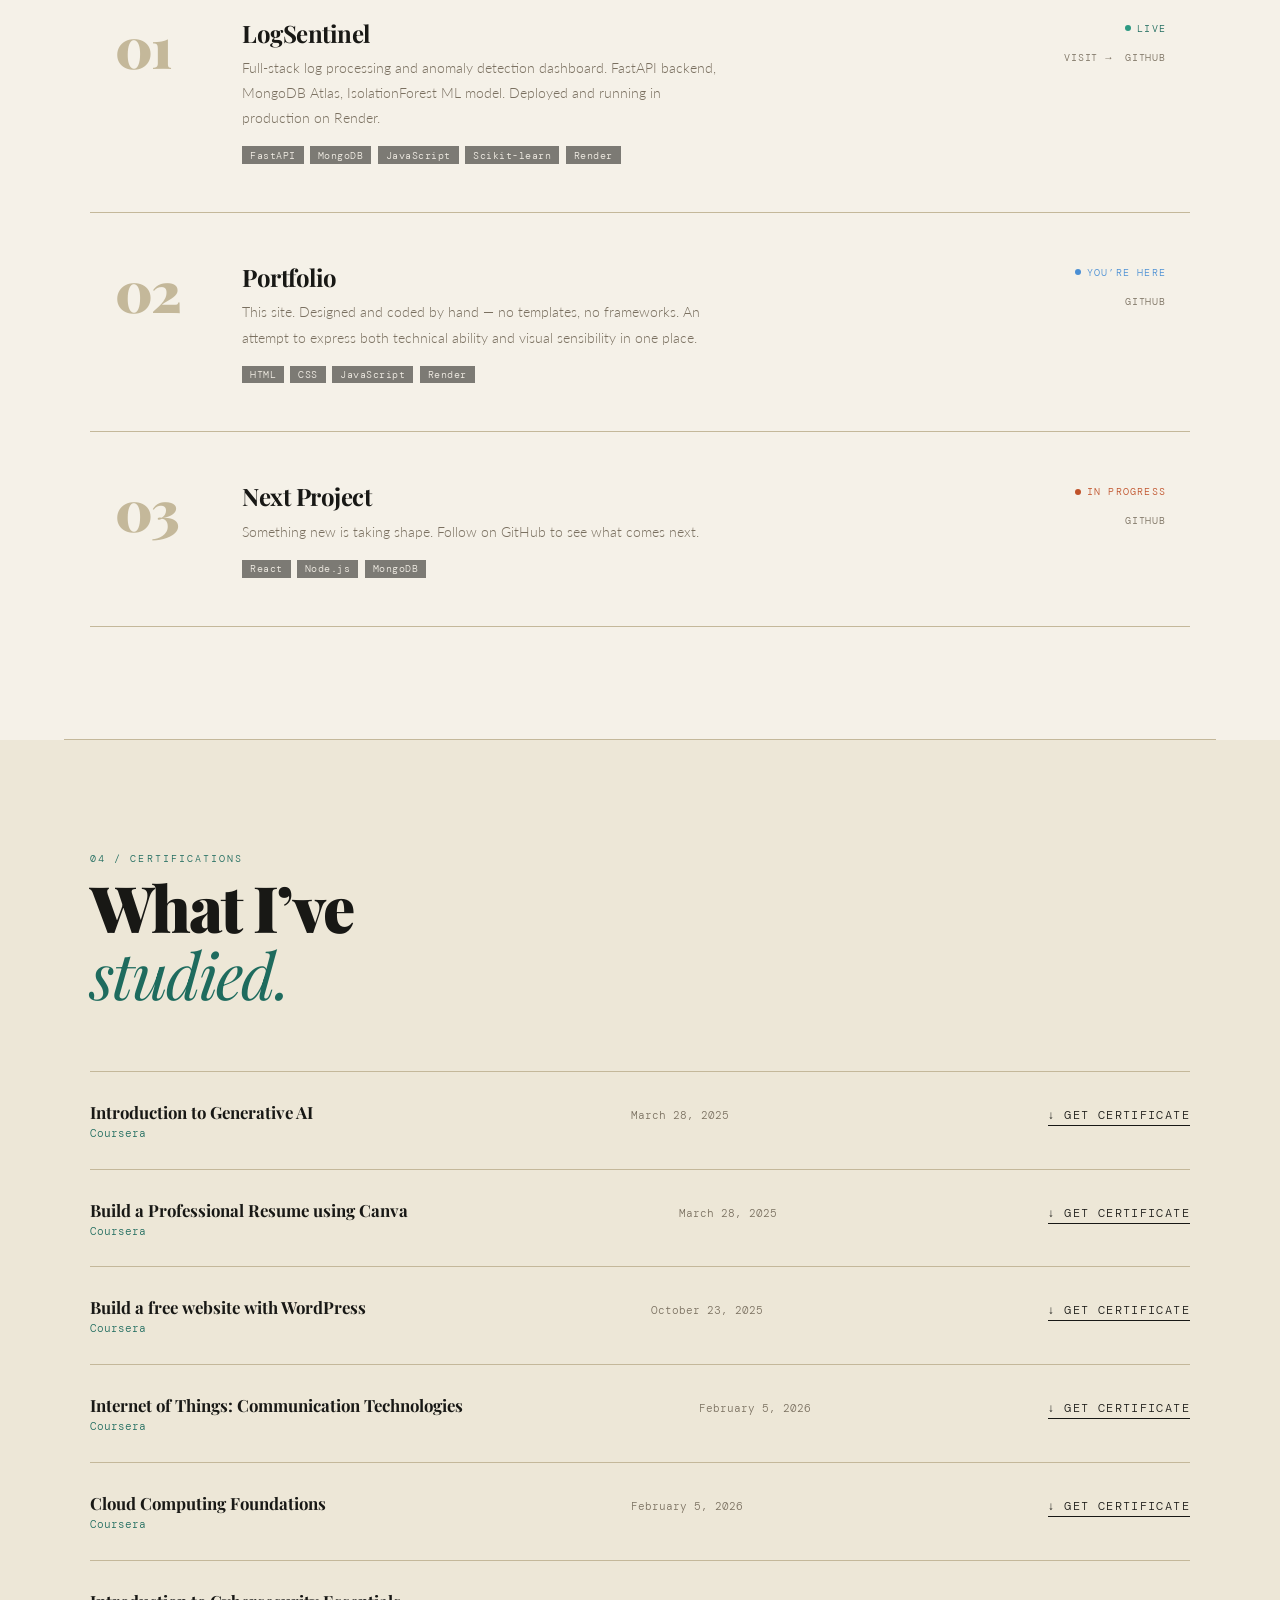
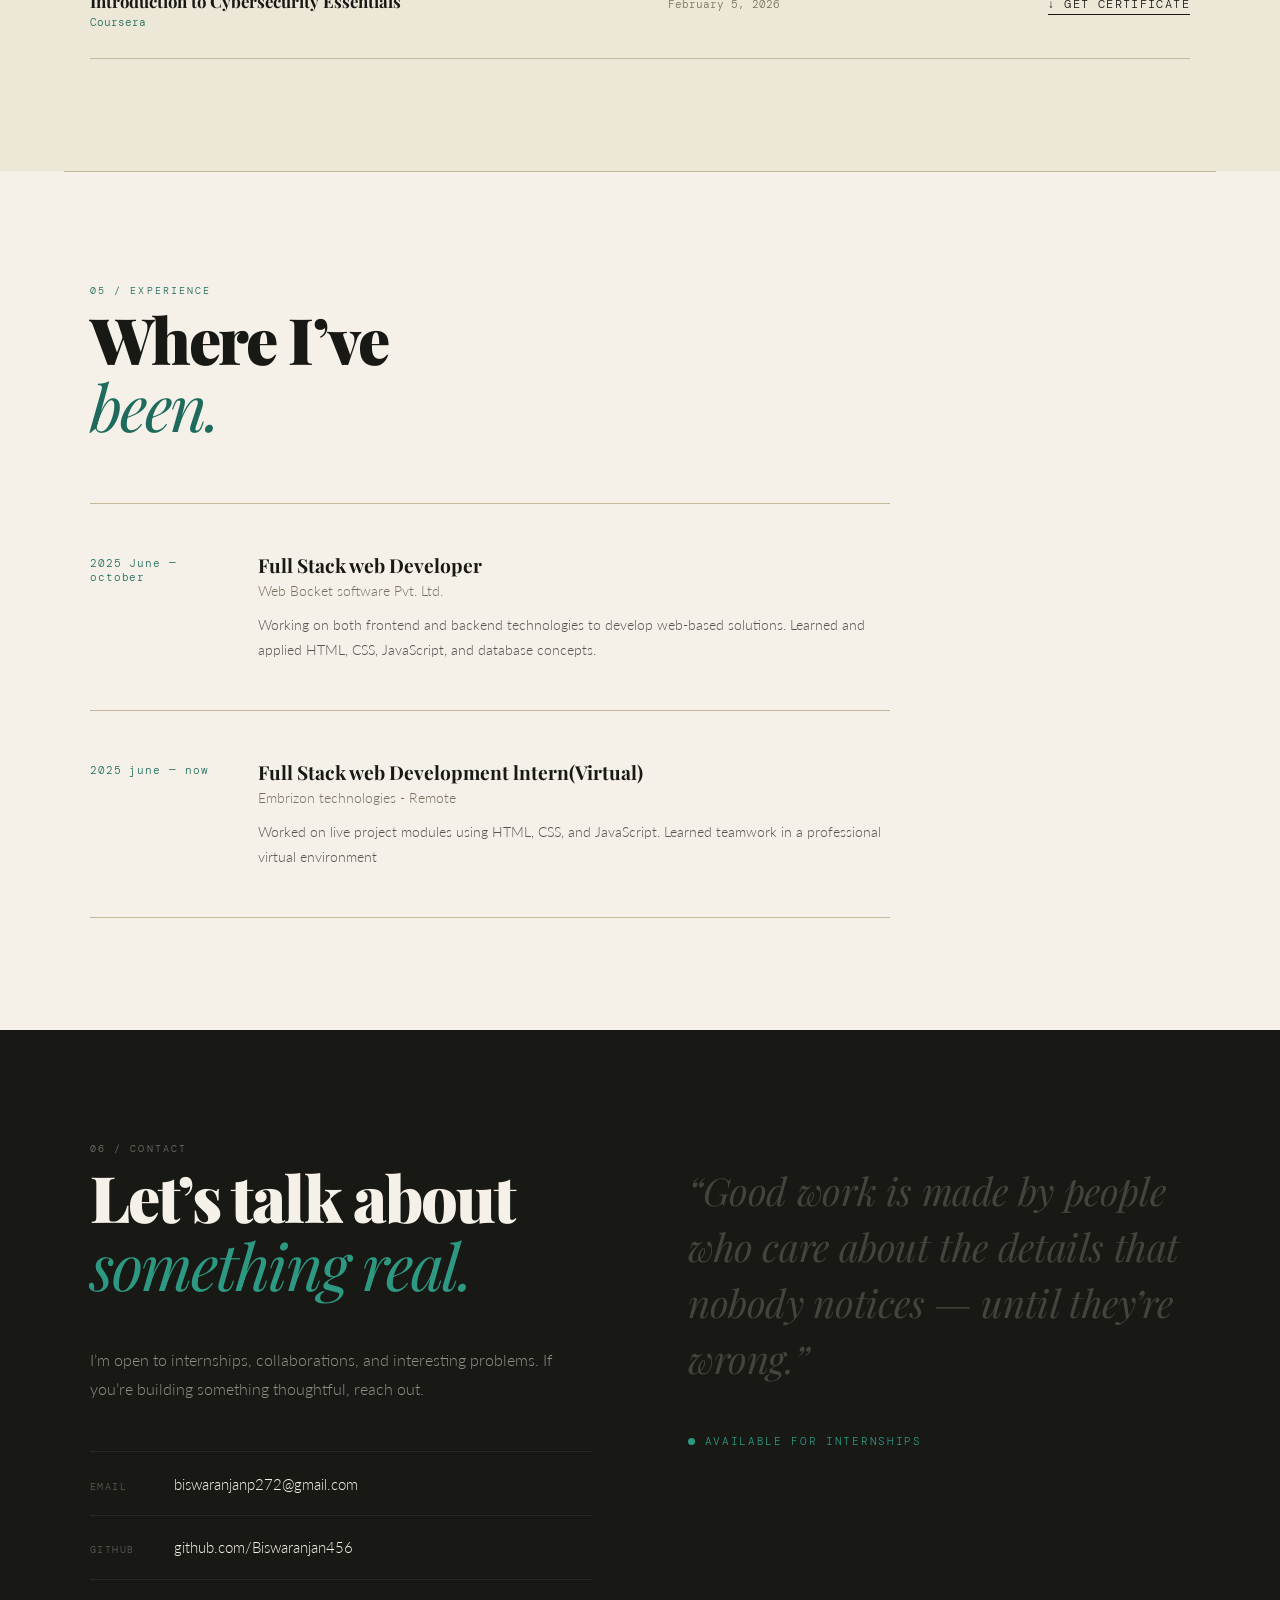
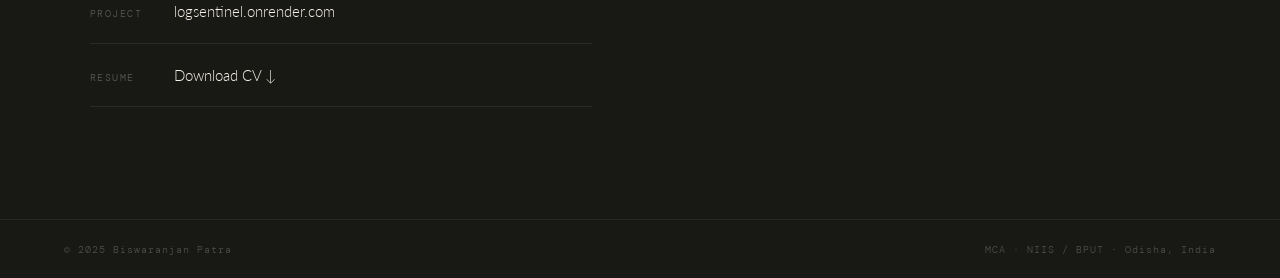
==== commit 1b9da083: "up to date details" ====
--- a/portfolio.html
+++ b/portfolio.html
@@ -1,173 +1,196 @@
 <!DOCTYPE html>
 <html lang="en">
+
 <head>
   <meta charset="UTF-8">
   <meta name="viewport" content="width=device-width, initial-scale=1.0">
   <title>Biswaranjan Patra</title>
   <link rel="stylesheet" href="style.css">
 </head>
+
 <body>
 
-<nav>
-  <div class="nav-logo">Biswaranjan <b>Patra</b></div>
-  <ul class="nav-links">
-    <li><a href="#about">about</a></li>
-    <li><a href="#skills">skills</a></li>
-    <li><a href="#projects">work</a></li>
-    <li><a href="#certifications">certs</a></li>
-    <li><a href="#experience">experience</a></li>
-    <li><a href="#contact">contact</a></li>
-  </ul>
-  <button class="hamburger" id="hamburger"><span></span><span></span><span></span></button>
-</nav>
-<div class="mobile-menu" id="mobileMenu">
-  <a href="#about" onclick="closeMobile()">about</a>
-  <a href="#skills" onclick="closeMobile()">skills</a>
-  <a href="#projects" onclick="closeMobile()">work</a>
-  <a href="#certifications" onclick="closeMobile()">certifications</a>
-  <a href="#experience" onclick="closeMobile()">experience</a>
-  <a href="#contact" onclick="closeMobile()">contact</a>
-</div>
-
-<!-- ══ HERO ══════════════════════════════════════════ -->
-<section id="hero">
-  <div class="hero-letter">B</div>
-  <div class="hero-rule"></div>
-  <div class="hero-inner">
-    <div class="hero-content">
-      <div class="hero-status">
-        <span class="pulse"></span>
-        Open to internships &nbsp;&middot;&nbsp; MCA 2024&ndash;26
-      </div>
-      <h1 class="hero-name">
-        Biswa<span class="italic-line">ranjan</span>
-      </h1>
-      <p class="hero-sub">Patra<span style="color:var(--teal)">.</span></p>
-      <div class="hero-chips">
-        <span class="chip">Full Stack Dev</span>
-        <span class="chip">Visual Artist</span>
-        <span class="chip">FastAPI</span>
-        <span class="chip">MongoDB</span>
-        <span class="chip">JavaScript</span>
-        <span class="chip">Python(learning)</span>
-        <span class="chip">React(basic)</span>
-
-      </div>
-      <p class="hero-desc">
-        I build web applications and I used to make art &mdash; and I think
-        both are about the same thing. Finding the right form for an idea,
-        and caring enough to get it right.
-      </p>
-      <div class="hero-actions">
-        <a href="#projects" class="btn-fill">See my work</a>
-        <a href="#contact" class="btn-ghost">Get in touch</a>
-        <a href="Biswaranjan_Patra_Resume.pdf" download class="btn-ghost">&#8595; Resume</a>
-      </div>
-    </div>
-
-    <!-- ✏️ PHOTO: .photo-mono div ko hata ke daalo:
-         <img src="images/photo.jpg" alt="Biswaranjan Patra"
-         style="width:100%;height:100%;object-fit:cover;display:block;"> -->
-    <div class="hero-photo-col">
-      <div class="photo-wrap">
-        <div class="photo-inner">
-          <img src="biswa.jpg" alt="Biswaranjan Patra"
-         style="width:100%;height:100%;object-fit:cover;display:block;">
-        </div>
-      </div>
-      <div class="photo-tag">Biswaranjan Patra &mdash; 2026</div>
-    </div>
+  <nav>
+    <div class="nav-logo">Biswaranjan <b>Patra</b></div>
+    <ul class="nav-links">
+      <li><a href="#about">about</a></li>
+      <li><a href="#skills">skills</a></li>
+      <li><a href="#projects">work</a></li>
+      <li><a href="#certifications">certs</a></li>
+      <li><a href="#experience">experience</a></li>
+      <li><a href="#contact">contact</a></li>
+    </ul>
+    <button class="hamburger" id="hamburger"><span></span><span></span><span></span></button>
+  </nav>
+  <div class="mobile-menu" id="mobileMenu">
+    <a href="#about" onclick="closeMobile()">about</a>
+    <a href="#skills" onclick="closeMobile()">skills</a>
+    <a href="#projects" onclick="closeMobile()">work</a>
+    <a href="#certifications" onclick="closeMobile()">certifications</a>
+    <a href="#experience" onclick="closeMobile()">experience</a>
+    <a href="#contact" onclick="closeMobile()">contact</a>
   </div>
-</section>
-
-<hr class="divider">
-
-<!-- ══ ABOUT ══════════════════════════════════════════ -->
-<section id="about">
-  <div class="inner">
-    <div class="label reveal">01 / About</div>
-    <div class="about-grid">
-      <div class="about-left reveal">
-        <h2 class="big-heading">I code. I design.<br>Sometimes I <em>draw.</em></h2>
-        <p>I'm <strong>Biswaranjan Patra</strong> &mdash; a developer and former visual art student from Odisha, India.I enjoy learning how technology works and how it creates a good experience for users.<em>and</em> how it feels.</p>
-        <p>On the technical side, I am learning backend development, APIs, databases, and basic ML integrations. I like building simple and useful systems. On the creative side, my art background helps me understand design, visual balance, and how a website should feel when someone sees it for the first time.</p>
-        <div class="pull-quote">
-          <p>The best interfaces disappear. You stop seeing the design and just experience what it's doing for you.</p>
-        </div>
-        <p>Currently pursuing MCA at <strong>NIIS Institute of Business Administration</strong> (affiliated BPUT), graduating 2026. Always building something.</p>
-        <div class="about-facts">
-          <div class="fact"><div class="fact-n">1+</div><div class="fact-l">Production projects deployed</div></div>
-          <div class="fact"><div class="fact-n">5+</div><div class="fact-l">Technologies in active use</div></div>
-          <div class="fact"><div class="fact-n">&#8734;</div><div class="fact-l">Things left to learn</div></div>
-          <div class="fact"><div class="fact-n">2026</div><div class="fact-l">Graduating year</div></div>
-        </div>
-      </div>
-      <div class="about-right reveal">
-        <div class="about-card">
-          <div class="about-card-label">Education</div>
-          <div class="edu-deg">Master of Computer Applications</div>
-          <div class="edu-school">NIIS Institute of Business Administration<br>Affiliated &mdash; BPUT, Odisha</div>
-          <div class="edu-year">2024 &mdash; 2026</div>
-        </div>
-        <div class="about-card">
-          <div class="about-card-label">Prior</div>
-          <div class="edu-deg">Bachelor&rsquo;s Of Visual Art</div>
-          <div class="edu-school">Dhauli Collage Of Art & Crafts</div>
-          <div class="edu-year">Completed</div>
-        </div>
-        <div class="about-card">
-          <div class="about-card-label">Also</div>
-          <div class="edu-deg">Visual Art</div>
-          <div class="edu-school">Studied alongside technical education &mdash; composition, clean lines, spatial thinking. It shows in how I approach interfaces.</div>
-        </div>
-      </div>
-    </div>
-  </div>
-</section>
-
-<hr class="divider">
-
-<!-- ══ SKILLS ════════════════════════════════════════ -->
-<section id="skills">
-  <div class="inner">
-    <div class="label reveal">02 / skills</div>
-    <div class="skills-layout">
-      <div class="skills-sidebar reveal">
-        <h2 class="big-heading" style="margin-bottom:1.5rem">Tools &amp;<br><em>craft.</em></h2>
-        <p>Things I reach for when building. Learned by doing, not just reading about it.</p>
-        <p>I'm also studying design as a discipline, not just a skill.</p>
-        <div class="skills-legend">
-          <div class="legend-item"><div class="legend-box"></div> Confident</div>
-          <div class="legend-item"><div class="legend-box dash"></div> Currently learning</div>
-        </div>
-      </div>
-      <div class="skills-body reveal">
-        <div class="sk-group">
-          <div class="sk-group-name">Frontend</div>
-          <div class="sk-pills">
-            <span class="sk-pill">HTML5</span>
-            <span class="sk-pill">CSS3</span>
-            <span class="sk-pill">JavaScript</span>
-            <span class="sk-pill learn">React</span>
-          </div>
-        </div>
-        <div class="sk-group">
-          <div class="sk-group-name">Backend</div>
-          <div class="sk-pills">
-            <span class="sk-pill">FastAPI</span>
-            <span class="sk-pill">Python</span>
-            <span class="sk-pill learn">Node.js</span>
-          </div>
-        </div>
-        <div class="sk-group">
-          <div class="sk-group-name">Database</div>
-          <div class="sk-pills">
-            <span class="sk-pill">MongoDB</span>
-            <!-- <span class="sk-pill">Motor (async)</span> -->
-            <span class="sk-pill">Atlas</span>
-          </div>
-        </div>
-        <!-- <div class="sk-group">
+
+  <!-- ══ HERO ══════════════════════════════════════════ -->
+  <section id="hero">
+    <div class="hero-letter">B</div>
+    <div class="hero-rule"></div>
+    <div class="hero-inner">
+      <div class="hero-content">
+        <div class="hero-status">
+          <span class="pulse"></span>
+          Open to internships &nbsp;&middot;&nbsp; MCA 2024&ndash;26
+        </div>
+        <h1 class="hero-name">
+          Biswa<span class="italic-line">ranjan</span>
+        </h1>
+        <p class="hero-sub">Patra<span style="color:var(--teal)">.</span></p>
+        <div class="hero-chips">
+          <span class="chip">Full Stack Dev</span>
+          <span class="chip">Visual Artist</span>
+          <span class="chip">FastAPI</span>
+          <span class="chip">MongoDB</span>
+          <span class="chip">JavaScript</span>
+          <span class="chip">Python(learning)</span>
+          <span class="chip">React(basic)</span>
+
+        </div>
+        <p class="hero-desc">
+          I build web applications and I used to make art &mdash; and I think
+          both are about the same thing. Finding the right form for an idea,
+          and caring enough to get it right.
+        </p>
+        <div class="hero-actions">
+          <a href="#projects" class="btn-fill">See my work</a>
+          <a href="#contact" class="btn-ghost">Get in touch</a>
+          <a href="BiswaranjanPatra Resume.pdf" download class="btn-ghost">&#8595; Resume</a>
+        </div>
+      </div>
+
+      
+      <div class="hero-photo-col">
+        <div class="photo-wrap">
+          <div class="photo-inner">
+            <img src="biswaPotrfolio.jpeg" alt="Biswaranjan Patra"
+              style="width:100%;height:100%;object-fit:cover;display:block;">
+          </div>
+        </div>
+        <div class="photo-tag">Biswaranjan Patra </div>
+      </div>
+    </div>
+  </section>
+
+  <hr class="divider">
+
+  <!-- ══ ABOUT ══════════════════════════════════════════ -->
+  <section id="about">
+    <div class="inner">
+      <div class="label reveal">01 / About</div>
+      <div class="about-grid">
+        <div class="about-left reveal">
+          <h2 class="big-heading">I code. I design.<br>Sometimes I <em>draw.</em></h2>
+          <p>I'm <strong>Biswaranjan Patra</strong> &mdash; a developer and former visual art student from Odisha,
+            India.I enjoy learning how technology works and how it creates a good experience for users.<em>and</em> how
+            it feels.</p>
+          <p>On the technical side, I am learning backend development, APIs, databases, and basic ML integrations. I
+            like building simple and useful systems. On the creative side, my art background helps me understand design,
+            visual balance, and how a website should feel when someone sees it for the first time.</p>
+          <div class="pull-quote">
+            <p>The best interfaces disappear. You stop seeing the design and just experience what it's doing for you.
+            </p>
+          </div>
+          <p>Currently pursuing MCA at <strong>NIIS Institute of Business Administration</strong> (affiliated BPUT),
+            graduating 2026. Always building something.</p>
+          <div class="about-facts">
+            <div class="fact">
+              <div class="fact-n">1+</div>
+              <div class="fact-l">Production projects deployed</div>
+            </div>
+            <div class="fact">
+              <div class="fact-n">5+</div>
+              <div class="fact-l">Technologies in active use</div>
+            </div>
+            <div class="fact">
+              <div class="fact-n">&#8734;</div>
+              <div class="fact-l">Things left to learn</div>
+            </div>
+            <div class="fact">
+              <div class="fact-n">2026</div>
+              <div class="fact-l">Graduating year</div>
+            </div>
+          </div>
+        </div>
+        <div class="about-right reveal">
+          <div class="about-card">
+            <div class="about-card-label">Education</div>
+            <div class="edu-deg">Master of Computer Applications</div>
+            <div class="edu-school">NIIS Institute of Business Administration<br>Affiliated &mdash; BPUT, Odisha</div>
+            <div class="edu-year">2024 &mdash; 2026</div>
+          </div>
+          <div class="about-card">
+            <div class="about-card-label">Prior</div>
+            <div class="edu-deg">Bachelor&rsquo;s Of Visual Art</div>
+            <div class="edu-school">Dhauli Collage Of Art & Crafts</div>
+            <div class="edu-year">Completed</div>
+          </div>
+          <div class="about-card">
+            <div class="about-card-label">Also</div>
+            <div class="edu-deg">Visual Art</div>
+            <div class="edu-school">Studied alongside technical education &mdash; composition, clean lines, spatial
+              thinking. It shows in how I approach interfaces.</div>
+          </div>
+        </div>
+      </div>
+    </div>
+  </section>
+
+  <hr class="divider">
+
+  <!-- ══ SKILLS ════════════════════════════════════════ -->
+  <section id="skills">
+    <div class="inner">
+      <div class="label reveal">02 / skills</div>
+      <div class="skills-layout">
+        <div class="skills-sidebar reveal">
+          <h2 class="big-heading" style="margin-bottom:1.5rem">Tools &amp;<br><em>craft.</em></h2>
+          <p>Things I reach for when building. Learned by doing, not just reading about it.</p>
+          <p>I'm also studying design as a discipline, not just a skill.</p>
+          <div class="skills-legend">
+            <div class="legend-item">
+              <div class="legend-box"></div> Confident
+            </div>
+            <div class="legend-item">
+              <div class="legend-box dash"></div> Currently learning
+            </div>
+          </div>
+        </div>
+        <div class="skills-body reveal">
+          <div class="sk-group">
+            <div class="sk-group-name">Frontend</div>
+            <div class="sk-pills">
+              <span class="sk-pill">HTML5</span>
+              <span class="sk-pill">CSS3</span>
+              <span class="sk-pill">JavaScript</span>
+              <span class="sk-pill learn">React</span>
+            </div>
+          </div>
+          <div class="sk-group">
+            <div class="sk-group-name">Backend</div>
+            <div class="sk-pills">
+              <span class="sk-pill">FastAPI</span>
+              <span class="sk-pill">Python</span>
+              <span class="sk-pill learn">Node.js</span>
+            </div>
+          </div>
+          <div class="sk-group">
+            <div class="sk-group-name">Database</div>
+            <div class="sk-pills">
+              <span class="sk-pill">MongoDB</span>
+              <!-- <span class="sk-pill">Motor (async)</span> -->
+              <span class="sk-pill">Atlas</span>
+            </div>
+          </div>
+          <!-- <div class="sk-group">
           <div class="sk-group-name">ML &amp; Data</div>
           <div class="sk-pills">
             <span class="sk-pill">Scikit-learn</span>
@@ -175,199 +198,246 @@
             <span class="sk-pill learn">Pandas</span>
           </div>
         </div> -->
-        <div class="sk-group">
-          <div class="sk-group-name">Tools &amp; Ops</div>
-          <div class="sk-pills">
-            <span class="sk-pill">Git &amp; GitHub</span>
-            <span class="sk-pill">Render</span>
-            <span class="sk-pill">Swagger / OpenAPI</span>
-            <span class="sk-pill">VS Code</span>
-          </div>
-        </div>
-        <div class="sk-group">
-          <div class="sk-group-name">Design</div>
-          <div class="sk-pills">
-            <span class="sk-pill">Visual Art</span>
-            <span class="sk-pill">Composition</span>
-            <span class="sk-pill">Typography</span>
-            <span class="sk-pill learn">Figma</span>
-          </div>
-        </div>
-      </div>
-    </div>
-  </div>
-</section>
-
-<hr class="divider">
-
-<!-- ══ PROJECTS ═══════════════════════════════════════ -->
-<section id="projects">
-  <div class="inner">
-    <div class="label reveal">03 / work</div>
-    <h2 class="big-heading reveal">Things I&rsquo;ve<br><em>built.</em></h2>
-    <div class="proj-list">
-
-      <div class="proj-item reveal">
-        <div class="proj-n">01</div>
-        <div class="proj-body">
-          <div class="proj-name">LogSentinel</div>
-          <div class="proj-desc">Full-stack log processing and anomaly detection dashboard. FastAPI backend, MongoDB Atlas, IsolationForest ML model. Deployed and running in production on Render.</div>
-          <div class="proj-stack">
-            <span class="proj-tag">FastAPI</span>
-            <span class="proj-tag">MongoDB</span>
-            <span class="proj-tag">JavaScript</span>
-            <span class="proj-tag">Scikit-learn</span>
-            <span class="proj-tag">Render</span>
-          </div>
-        </div>
-        <div class="proj-aside">
-          <div class="proj-status"><span class="dot-live"></span><span class="live-c">Live</span></div>
-          <div class="proj-links">
-            <a href="https://logsentinel.onrender.com" target="_blank" class="plink">Visit &rarr;</a>
-            <a href="https://github.com/Biswaranjan456/logSentinel" target="_blank" class="plink">GitHub</a>
-          </div>
-        </div>
-      </div>
-
-      <div class="proj-item reveal">
-        <div class="proj-n">02</div>
-        <div class="proj-body">
-          <div class="proj-name">Portfolio</div>
-          <div class="proj-desc">This site. Designed and coded by hand &mdash; no templates, no frameworks. An attempt to express both technical ability and visual sensibility in one place.</div>
-          <div class="proj-stack">
-            <span class="proj-tag">HTML</span>
-            <span class="proj-tag">CSS</span>
-            <span class="proj-tag">JavaScript</span>
-            <span class="proj-tag">Render</span>
-          </div>
-        </div>
-        <div class="proj-aside">
-          <div class="proj-status"><span class="dot-here"></span><span class="here-c">You&rsquo;re here</span></div>
-          <div class="proj-links">
-            <a href="https://github.com/Biswaranjan456" target="_blank" class="plink">GitHub</a>
-          </div>
-        </div>
-      </div>
-
-      <div class="proj-item reveal">
-        <div class="proj-n">03</div>
-        <div class="proj-body">
-          <div class="proj-name">Next Project</div>
-          <div class="proj-desc">Something new is taking shape. Follow on GitHub to see what comes next.</div>
-          <div class="proj-stack">
-            <span class="proj-tag">React</span>
-            <span class="proj-tag">Node.js</span>
-            <span class="proj-tag">MongoDB</span>
-          </div>
-        </div>
-        <div class="proj-aside">
-          <div class="proj-status"><span class="dot-wip"></span><span class="wip-c">In progress</span></div>
-          <div class="proj-links">
-            <a href="https://github.com/Biswaranjan456" target="_blank" class="plink">GitHub</a>
-          </div>
-        </div>
-      </div>
-
-    </div>
-  </div>
-</section>
-
-<hr class="divider">
-
-<!-- ══ CERTIFICATIONS ═════════════════════════════════ -->
-<section id="certifications">
-  <div class="inner">
-    <div class="label reveal">04 / certifications</div>
-    <h2 class="big-heading reveal">What I&rsquo;ve<br><em>studied.</em></h2>
-    <div class="cert-list reveal">
-      <div class="cert-row">
-        <div><div class="cert-name">Add Certification Name</div><div class="cert-by">Issuer / Platform</div></div>
-        <div class="cert-yr">2024</div>
-      </div>
-      <div class="cert-row">
-        <div><div class="cert-name">Add Certification Name</div><div class="cert-by">Issuer / Platform</div></div>
-        <div class="cert-yr">2024</div>
-      </div>
-      <div class="cert-row">
-        <div><div class="cert-name">Add Certification Name</div><div class="cert-by">Issuer / Platform</div></div>
-        <div class="cert-yr">2025</div>
-      </div>
-      <div class="cert-row">
-        <div><div class="cert-name">Add Certification Name</div><div class="cert-by">Issuer / Platform</div></div>
-        <div class="cert-yr">2025</div>
-      </div>
-    </div>
-  </div>
-</section>
-
-<hr class="divider">
-
-<!-- ══ EXPERIENCE ════════════════════════════════════ -->
-<section id="experience">
-  <div class="inner">
-    <div class="label reveal">05 / experience</div>
-    <h2 class="big-heading reveal">Where I&rsquo;ve<br><em>been.</em></h2>
-    <div class="exp-list">
-      <div class="exp-row reveal">
-        <div class="exp-year">Add dates</div>
-        <div class="exp-body">
-          <div class="exp-role">Add Your Internship Role</div>
-          <div class="exp-co">Company Name</div>
-          <div class="exp-desc">Edit this section to describe your role, responsibilities, and what you learned. What problems did you solve? What did you ship?</div>
-        </div>
-      </div>
-      <div class="exp-row reveal">
-        <div class="exp-year">2024 &mdash; now</div>
-        <div class="exp-body">
-          <div class="exp-role">MCA Student &mdash; Full Stack</div>
-          <div class="exp-co">NIIS Institute of Business Administration, BPUT</div>
-          <div class="exp-desc">Pursuing MCA with a focus on full stack web development. Built and deployed LogSentinel &mdash; a production log processing and anomaly detection system using FastAPI, MongoDB, and ML. Learned by building real things.</div>
-        </div>
-      </div>
-    </div>
-  </div>
-</section>
-
-<!-- ══ CONTACT ════════════════════════════════════════ -->
-<section id="contact">
-  <div class="inner">
-    <div class="label reveal">06 / contact</div>
-    <div class="contact-grid">
-      <div class="contact-left reveal">
-        <h2 class="big-heading">Let&rsquo;s talk about<br><em>something real.</em></h2>
-        <p>I&rsquo;m open to internships, collaborations, and interesting problems. If you&rsquo;re building something thoughtful, reach out.</p>
-        <div class="contact-list">
-          <a href="mailto:biswaranjanp272@gmail.com" class="clink">
-            <span class="cl-type">email</span>
-            <span class="cl-text">biswaranjanp272@gmail.com</span>
-          </a>
-          <a href="https://github.com/Biswaranjan456" target="_blank" class="clink">
-            <span class="cl-type">github</span>
-            <span class="cl-text">github.com/Biswaranjan456</span>
-          </a>
-          <a href="https://logsentinel.onrender.com" target="_blank" class="clink">
-            <span class="cl-type">project</span>
-            <span class="cl-text">logsentinel.onrender.com</span>
-          </a>
-          <a href="Biswaranjan_Patra_Resume.pdf" download class="clink">
-            <span class="cl-type">resume</span>
-            <span class="cl-text">Download CV &darr;</span>
-          </a>
-        </div>
-      </div>
-      <div class="contact-right reveal">
-        <div class="c-quote">&ldquo;Good work is made by people who care about the details that nobody notices &mdash; until they&rsquo;re wrong.&rdquo;</div>
-        <div class="c-available"><span class="pulse"></span> Available for internships</div>
-      </div>
-    </div>
-  </div>
-</section>
-
-<footer>
-  <span>&copy; 2025 Biswaranjan Patra</span>
-  <span>MCA &middot; NIIS / BPUT &middot; Odisha, India</span>
-</footer>
-
-<script src="main.js"></script>
+          <div class="sk-group">
+            <div class="sk-group-name">Tools &amp; Ops</div>
+            <div class="sk-pills">
+              <span class="sk-pill">Git &amp; GitHub</span>
+              <span class="sk-pill">Render</span>
+              <span class="sk-pill">Swagger / OpenAPI</span>
+              <span class="sk-pill">VS Code</span>
+            </div>
+          </div>
+          <div class="sk-group">
+            <div class="sk-group-name">Design</div>
+            <div class="sk-pills">
+              <span class="sk-pill">Visual Art</span>
+              <span class="sk-pill">Composition</span>
+              <span class="sk-pill">Typography</span>
+              <span class="sk-pill learn">Figma</span>
+            </div>
+          </div>
+        </div>
+      </div>
+    </div>
+  </section>
+
+  <hr class="divider">
+
+  <!-- ══ PROJECTS ═══════════════════════════════════════ -->
+  <section id="projects">
+    <div class="inner">
+      <div class="label reveal">03 / work</div>
+      <h2 class="big-heading reveal">Things I&rsquo;ve<br><em>built.</em></h2>
+      <div class="proj-list">
+
+        <div class="proj-item reveal">
+          <div class="proj-n">01</div>
+          <div class="proj-body">
+            <div class="proj-name">LogSentinel</div>
+            <div class="proj-desc">Full-stack log processing and anomaly detection dashboard. FastAPI backend, MongoDB
+              Atlas, IsolationForest ML model. Deployed and running in production on Render.</div>
+            <div class="proj-stack">
+              <span class="proj-tag">FastAPI</span>
+              <span class="proj-tag">MongoDB</span>
+              <span class="proj-tag">JavaScript</span>
+              <span class="proj-tag">Scikit-learn</span>
+              <span class="proj-tag">Render</span>
+            </div>
+          </div>
+          <div class="proj-aside">
+            <div class="proj-status"><span class="dot-live"></span><span class="live-c">Live</span></div>
+            <div class="proj-links">
+              <a href="https://logsentinel.onrender.com" target="_blank" class="plink">Visit &rarr;</a>
+              <a href="https://github.com/Biswaranjan456/logSentinel" target="_blank" class="plink">GitHub</a>
+            </div>
+          </div>
+        </div>
+
+        <div class="proj-item reveal">
+          <div class="proj-n">02</div>
+          <div class="proj-body">
+            <div class="proj-name">Portfolio</div>
+            <div class="proj-desc">This site. Designed and coded by hand &mdash; no templates, no frameworks. An attempt
+              to express both technical ability and visual sensibility in one place.</div>
+            <div class="proj-stack">
+              <span class="proj-tag">HTML</span>
+              <span class="proj-tag">CSS</span>
+              <span class="proj-tag">JavaScript</span>
+              <span class="proj-tag">Render</span>
+            </div>
+          </div>
+          <div class="proj-aside">
+            <div class="proj-status"><span class="dot-here"></span><span class="here-c">You&rsquo;re here</span></div>
+            <div class="proj-links">
+              <a href="https://github.com/Biswaranjan456" target="_blank" class="plink">GitHub</a>
+            </div>
+          </div>
+        </div>
+
+        <div class="proj-item reveal">
+          <div class="proj-n">03</div>
+          <div class="proj-body">
+            <div class="proj-name">Next Project</div>
+            <div class="proj-desc">Something new is taking shape. Follow on GitHub to see what comes next.</div>
+            <div class="proj-stack">
+              <span class="proj-tag">React</span>
+              <span class="proj-tag">Node.js</span>
+              <span class="proj-tag">MongoDB</span>
+            </div>
+          </div>
+          <div class="proj-aside">
+            <div class="proj-status"><span class="dot-wip"></span><span class="wip-c">In progress</span></div>
+            <div class="proj-links">
+              <a href="https://github.com/Biswaranjan456" target="_blank" class="plink">GitHub</a>
+            </div>
+          </div>
+        </div>
+
+      </div>
+    </div>
+  </section>
+
+  <hr class="divider">
+
+  <!-- ══ CERTIFICATIONS ═════════════════════════════════ -->
+  <section id="certifications">
+    <div class="inner">
+      <div class="label reveal">04 / certifications</div>
+      <h2 class="big-heading reveal">What I&rsquo;ve<br><em>studied.</em></h2>
+      <div class="cert-list reveal">
+
+        <div class="cert-row">
+          <div>
+            <div class="cert-name">Introduction to Generative AI</div>
+            <div class="cert-by">Coursera</div>
+          </div>
+          <div class="cert-yr">March 28, 2025</div>
+          <a href="Coursera GenAI.pdf" download class="btn-ghost">&#8595; Get Certificate</a>
+
+        </div>
+        <div class="cert-row">
+          <div>
+            <div class="cert-name">Build a Professional Resume using Canva</div>
+            <div class="cert-by">Coursera</div>
+          </div>
+          <div class="cert-yr">March 28, 2025</div>
+          <a href="Coursera resumeCanva.pdf" download class="btn-ghost">&#8595; Get Certificate</a>
+
+        </div>
+        <div class="cert-row">
+          <div>
+            <div class="cert-name">Build a free website with WordPress</div>
+            <div class="cert-by">Coursera</div>
+          </div>
+          <div class="cert-yr">October 23, 2025</div>
+          <a href="Coursera wordpress.pdf" download class="btn-ghost">&#8595; Get Certificate</a>
+
+        </div>
+        <div class="cert-row">
+          <div>
+            <div class="cert-name">Internet of Things: Communication Technologies</div>
+            <div class="cert-by">Coursera</div>
+          </div>
+          <div class="cert-yr">February 5, 2026</div>
+          <a href="Coursera iot.pdf" download class="btn-ghost">&#8595; Get Certificate</a>
+
+        </div>
+
+        <div class="cert-row">
+          <div>
+            <div class="cert-name">Cloud Computing Foundations</div>
+            <div class="cert-by">Coursera</div>
+          </div>
+          <div class="cert-yr">February 5, 2026</div>
+          <a href="Coursera cloudComputing.pdf" download class="btn-ghost">&#8595; Get Certificate</a>
+
+        </div>
+        <div class="cert-row">
+          <div>
+            <div class="cert-name">Introduction to Cybersecurity Essentials</div>
+            <div class="cert-by">Coursera</div>
+          </div>
+          <div class="cert-yr">February 5, 2026</div>
+          <a href="Coursera CyberE.pdf" download class="btn-ghost">&#8595; Get Certificate</a>
+        </div>
+      </div>
+    </div>
+  </section>
+
+  <hr class="divider">
+
+  <!-- ══ EXPERIENCE ════════════════════════════════════ -->
+  <section id="experience">
+    <div class="inner">
+      <div class="label reveal">05 / experience</div>
+      <h2 class="big-heading reveal">Where I&rsquo;ve<br><em>been.</em></h2>
+      <div class="exp-list">
+        <div class="exp-row reveal">
+          <div class="exp-year">2025 June &mdash; october </div>
+          <div class="exp-body">
+            <div class="exp-role">Full Stack web Developer</div>
+            <div class="exp-co">Web Bocket software Pvt. Ltd.</div>
+            <div class="exp-desc">Working on both frontend and backend technologies to develop web-based
+              solutions. Learned and applied HTML, CSS, JavaScript, and database concepts.</div>
+          </div>
+        </div>
+        <div class="exp-row reveal">
+          <div class="exp-year">2025 june &mdash; now</div>
+          <div class="exp-body">
+            <div class="exp-role">Full Stack web Development lntern(Virtual)</div>
+            <div class="exp-co">Embrizon
+              technologies - Remote</div>
+            <div class="exp-desc">Worked on live project modules using HTML, CSS, and JavaScript.
+              Learned teamwork in a professional virtual environment</div>
+          </div>
+        </div>
+      </div>
+    </div>
+  </section>
+
+  <!-- ══ CONTACT ════════════════════════════════════════ -->
+  <section id="contact">
+    <div class="inner">
+      <div class="label reveal">06 / contact</div>
+      <div class="contact-grid">
+        <div class="contact-left reveal">
+          <h2 class="big-heading">Let&rsquo;s talk about<br><em>something real.</em></h2>
+          <p>I&rsquo;m open to internships, collaborations, and interesting problems. If you&rsquo;re building something
+            thoughtful, reach out.</p>
+          <div class="contact-list">
+            <a href="mailto:biswaranjanp272@gmail.com" class="clink">
+              <span class="cl-type">email</span>
+              <span class="cl-text">biswaranjanp272@gmail.com</span>
+            </a>
+            <a href="https://github.com/Biswaranjan456" target="_blank" class="clink">
+              <span class="cl-type">github</span>
+              <span class="cl-text">github.com/Biswaranjan456</span>
+            </a>
+            <a href="https://logsentinel.onrender.com" target="_blank" class="clink">
+              <span class="cl-type">project</span>
+              <span class="cl-text">logsentinel.onrender.com</span>
+            </a>
+            <a href="Biswaranjan_Patra_Resume.pdf" download class="clink">
+              <span class="cl-type">resume</span>
+              <span class="cl-text">Download CV &darr;</span>
+            </a>
+          </div>
+        </div>
+        <div class="contact-right reveal">
+          <div class="c-quote">&ldquo;Good work is made by people who care about the details that nobody notices &mdash;
+            until they&rsquo;re wrong.&rdquo;</div>
+          <div class="c-available"><span class="pulse"></span> Available for internships</div>
+        </div>
+      </div>
+    </div>
+  </section>
+
+  <footer>
+    <span>&copy; 2025 Biswaranjan Patra</span>
+    <span>MCA &middot; NIIS / BPUT &middot; Odisha, India</span>
+  </footer>
+
+  <script src="main.js"></script>
 </body>
-</html>
+
+</html>
--- a/style.css
+++ b/style.css
@@ -528,7 +528,7 @@
 .cert-row {
   display:flex; justify-content:space-between; align-items:baseline;
   padding:1.8rem 0; border-bottom:1px solid var(--dust);
-  gap:2rem; transition:background 0.15s;
+  gap:1.1rem; transition:background 0.15s;
 }
 .cert-row:first-child { border-top:1px solid var(--dust); }
 .cert-row:hover { padding-left:0.5rem; }
